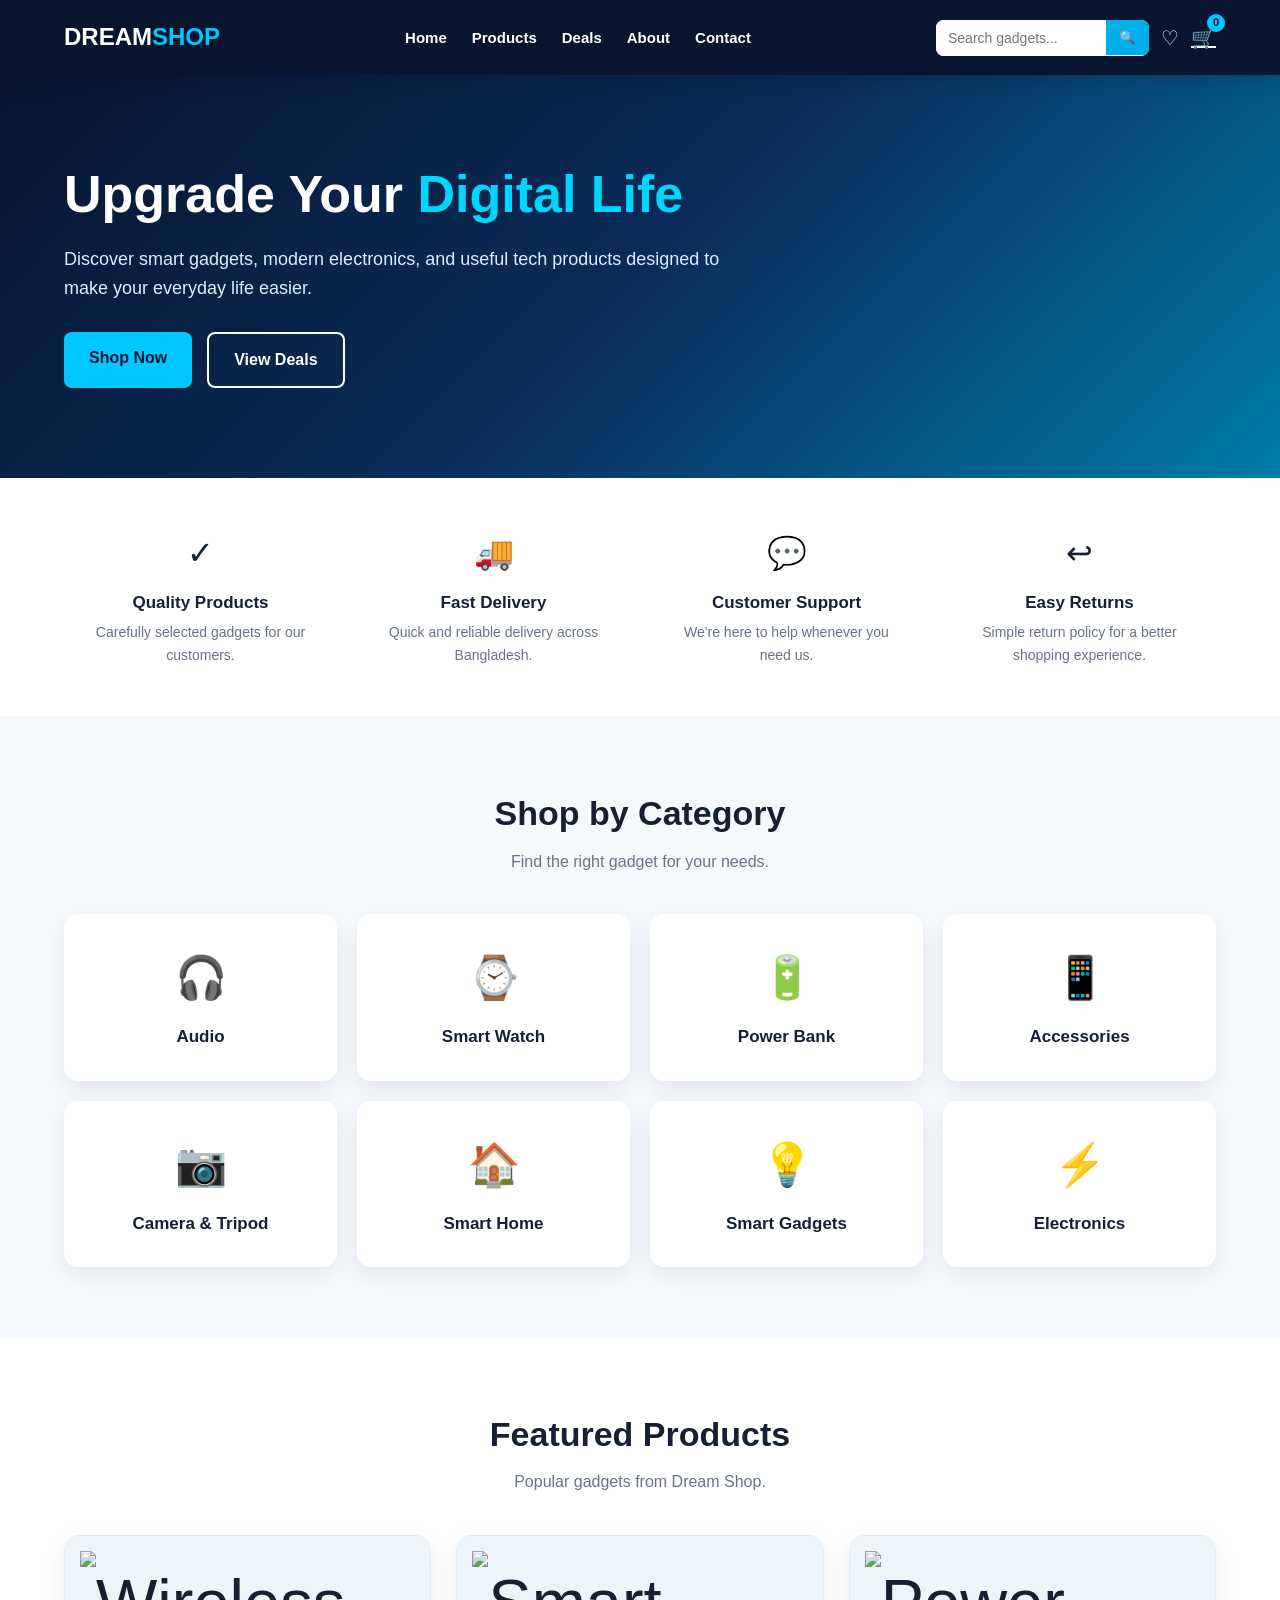
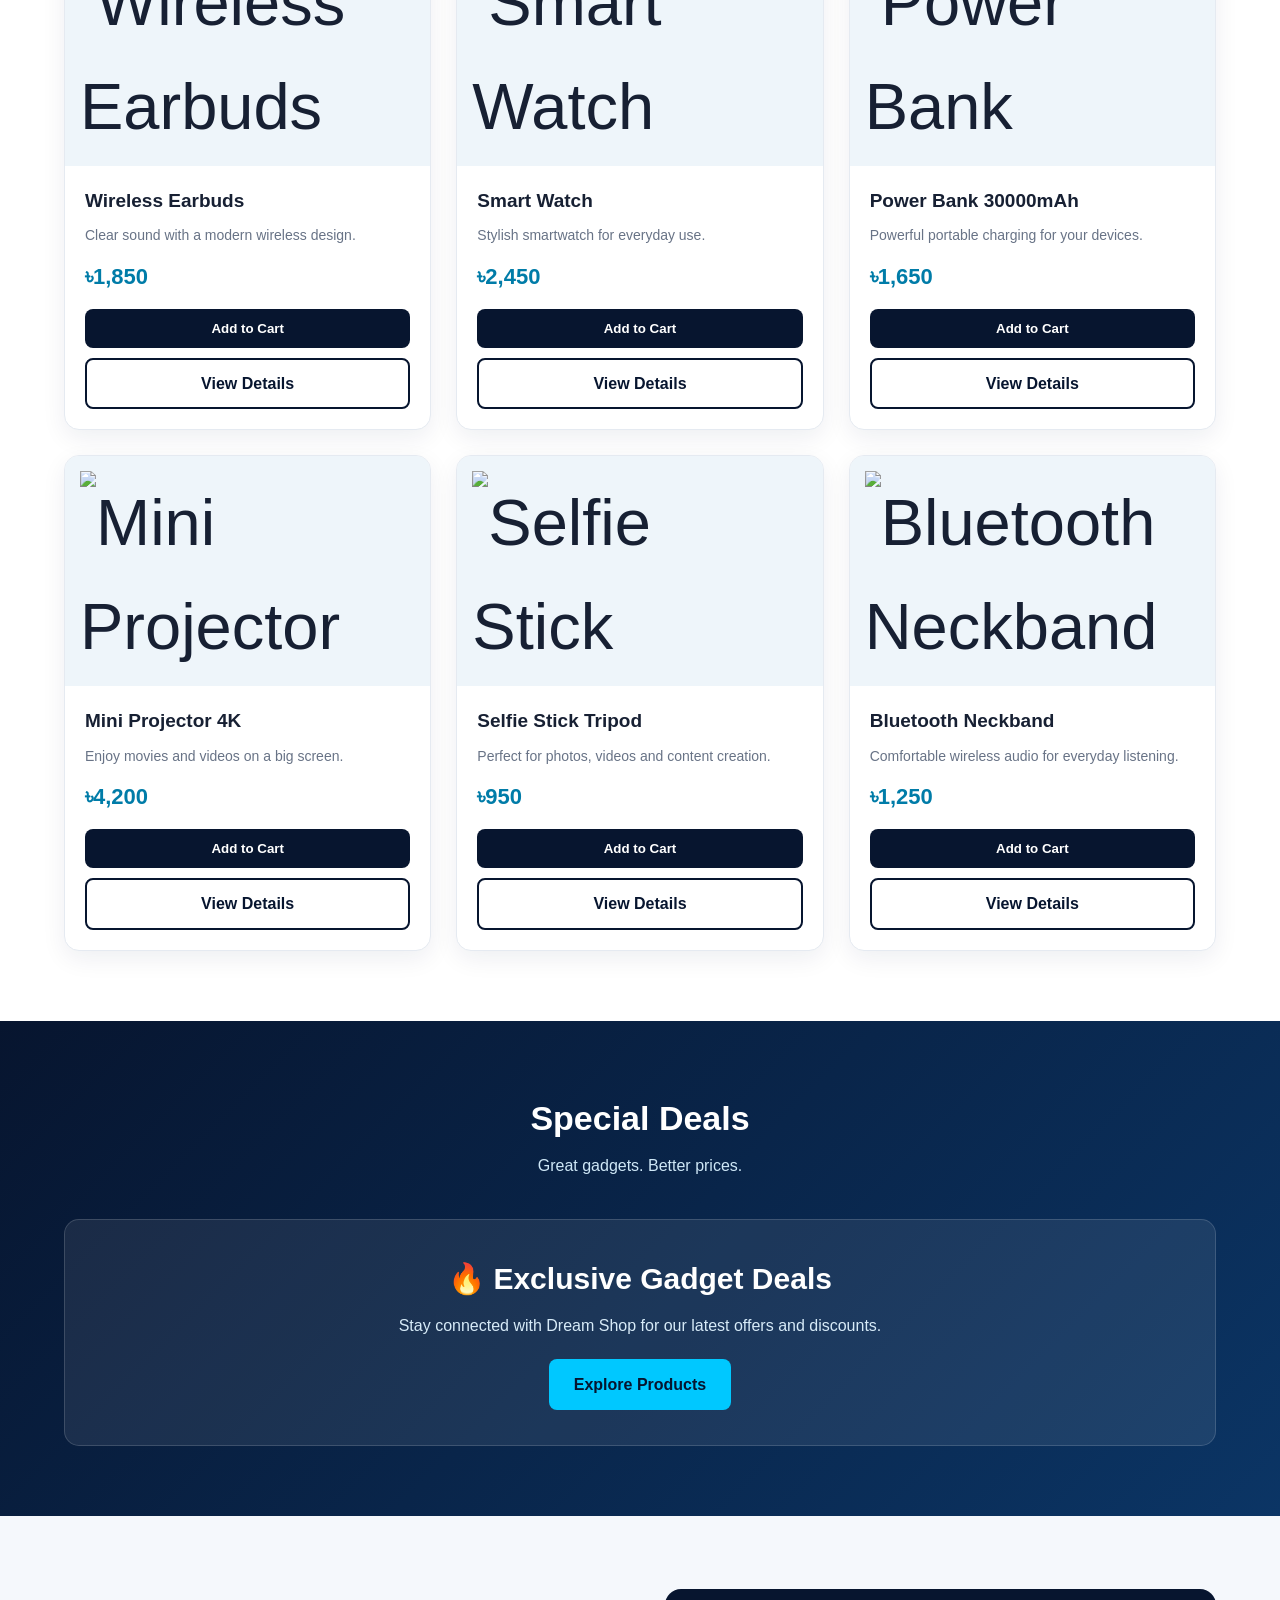
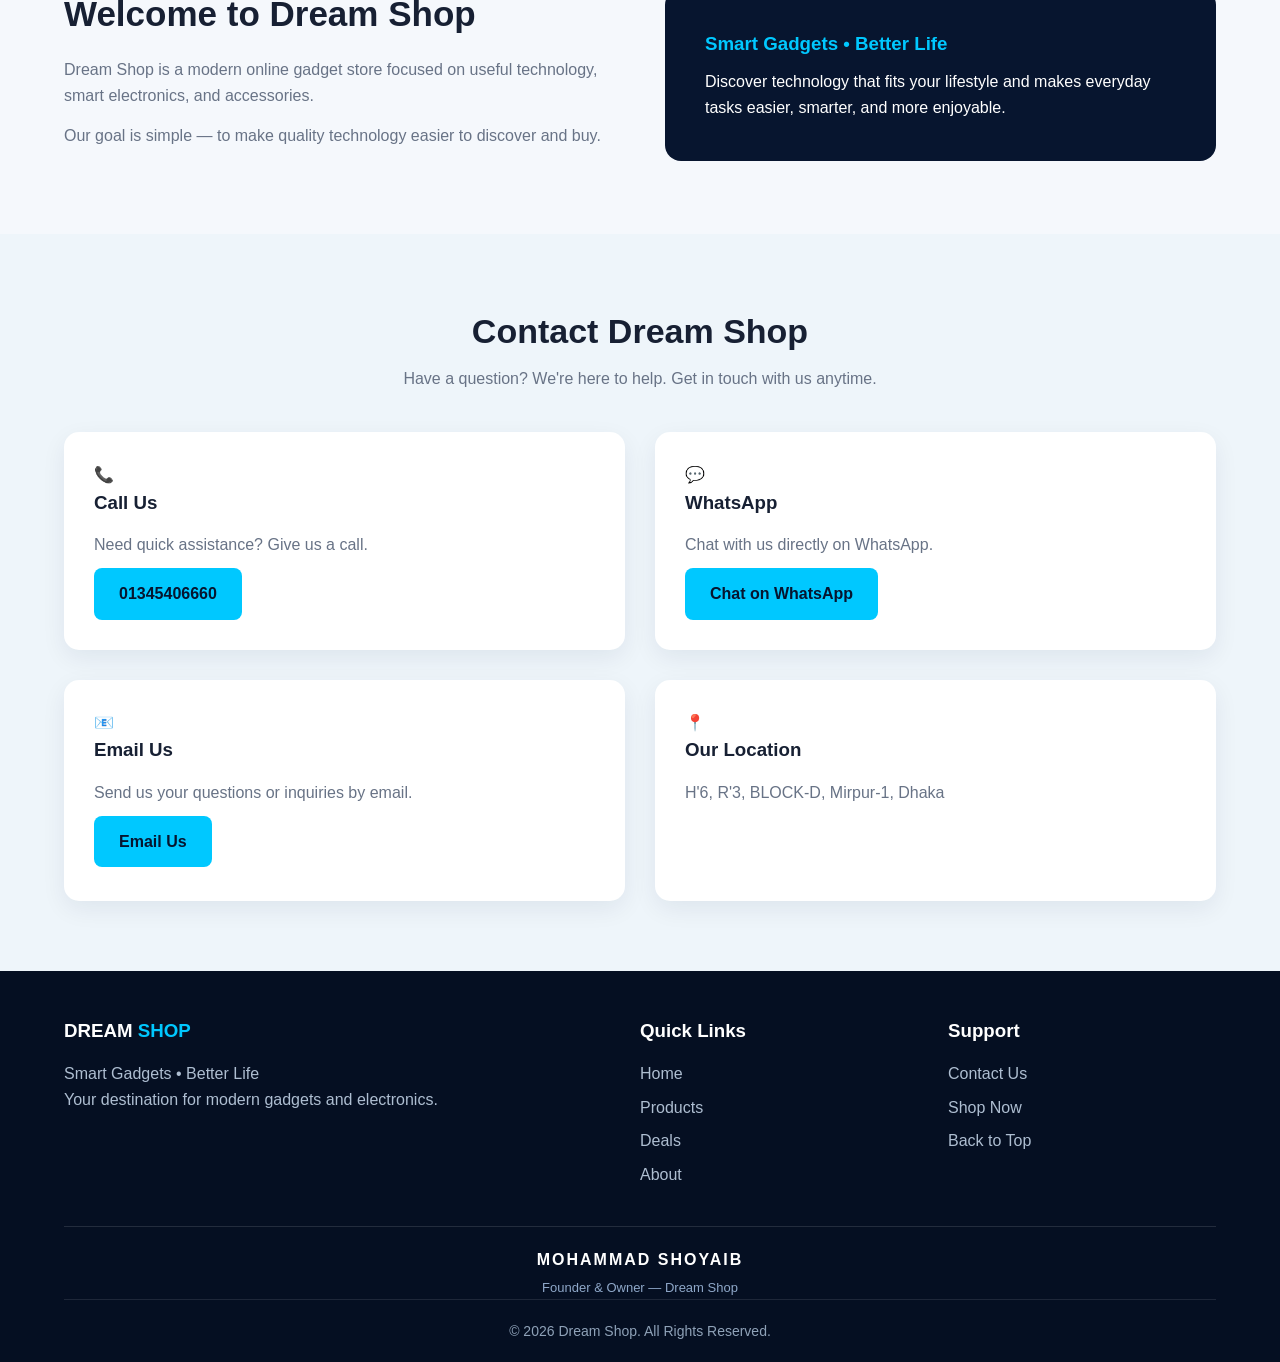
==== index.html @ 36e0987e "Add files via upload" ====
<!DOCTYPE html>
<html lang="en">
<head>
    <meta charset="UTF-8">
    <meta name="viewport" content="width=device-width, initial-scale=1.0">

    <title>Dream Shop | Smart Gadgets • Better Life</title>

    <meta name="description" content="Dream Shop - Smart gadgets and modern electronics for a better life.">
    <meta name="keywords" content="Dream Shop, smart gadgets, electronics, gadgets Bangladesh">

    <link rel="stylesheet" href="style.css">
</head>

<body>

<!-- =========================================
     HEADER
========================================= -->

<header class="header">

    <div class="container header-content">

        <a href="#home" class="logo">
            DREAM<span>SHOP</span>
        </a>

        <nav class="navigation">

            <a href="#home">Home</a>
            <a href="#products">Products</a>
            <a href="#deals">Deals</a>
            <a href="#about">About</a>
            <a href="#contact">Contact</a>

        </nav>

        <div class="header-actions">

            <div class="search-box">

                <input
                    type="text"
                    id="searchInput"
                    placeholder="Search gadgets..."
                >

                <button id="searchButton">
                    🔍
                </button>

            </div>

            <button class="icon-button" title="Wishlist">
                ♡
            </button>

            <a
                href="cart.html"
                class="icon-button"
                title="Shopping Cart"
            >
                🛒
                <span class="cart-count">0</span>
            </a>

        </div>

        <button
            class="mobile-menu-button"
            id="mobileMenuButton"
            title="Menu"
        >
            ☰
        </button>

    </div>

</header>


<!-- =========================================
     HERO
========================================= -->

<section class="hero" id="home">

    <div class="container">

        <div class="hero-content">

            <h1>
                Upgrade Your
                <span>Digital Life</span>
            </h1>

            <p>
                Discover smart gadgets, modern electronics,
                and useful tech products designed to make
                your everyday life easier.
            </p>

            <div class="hero-buttons">

                <a
                    href="#products"
                    class="btn btn-primary"
                >
                    Shop Now
                </a>

                <a
                    href="#deals"
                    class="btn btn-outline"
                >
                    View Deals
                </a>

            </div>

        </div>

    </div>

</section>


<!-- =========================================
     FEATURES
========================================= -->

<section class="features">

    <div class="container">

        <div class="features-grid">

            <div class="feature-box">

                <div class="icon">
                    ✓
                </div>

                <h3>
                    Quality Products
                </h3>

                <p>
                    Carefully selected gadgets
                    for our customers.
                </p>

            </div>


            <div class="feature-box">

                <div class="icon">
                    🚚
                </div>

                <h3>
                    Fast Delivery
                </h3>

                <p>
                    Quick and reliable delivery
                    across Bangladesh.
                </p>

            </div>


            <div class="feature-box">

                <div class="icon">
                    💬
                </div>

                <h3>
                    Customer Support
                </h3>

                <p>
                    We're here to help whenever
                    you need us.
                </p>

            </div>


            <div class="feature-box">

                <div class="icon">
                    ↩
                </div>

                <h3>
                    Easy Returns
                </h3>

                <p>
                    Simple return policy for
                    a better shopping experience.
                </p>

            </div>

        </div>

    </div>

</section>


<!-- =========================================
     CATEGORIES
========================================= -->

<section class="section" id="categories">

    <div class="container">

        <div class="section-title">

            <h2>
                Shop by Category
            </h2>

            <p>
                Find the right gadget for your needs.
            </p>

        </div>


        <div class="categories-grid">

            <div class="category-card">

                <div class="category-icon">
                    🎧
                </div>

                <h3>
                    Audio
                </h3>

            </div>


            <div class="category-card">

                <div class="category-icon">
                    ⌚
                </div>

                <h3>
                    Smart Watch
                </h3>

            </div>


            <div class="category-card">

                <div class="category-icon">
                    🔋
                </div>

                <h3>
                    Power Bank
                </h3>

            </div>


            <div class="category-card">

                <div class="category-icon">
                    📱
                </div>

                <h3>
                    Accessories
                </h3>

            </div>


            <div class="category-card">

                <div class="category-icon">
                    📷
                </div>

                <h3>
                    Camera & Tripod
                </h3>

            </div>


            <div class="category-card">

                <div class="category-icon">
                    🏠
                </div>

                <h3>
                    Smart Home
                </h3>

            </div>


            <div class="category-card">

                <div class="category-icon">
                    💡
                </div>

                <h3>
                    Smart Gadgets
                </h3>

            </div>


            <div class="category-card">

                <div class="category-icon">
                    ⚡
                </div>

                <h3>
                    Electronics
                </h3>

            </div>

        </div>

    </div>

</section>


<!-- =========================================
     PRODUCTS
========================================= -->

<section
    class="section products"
    id="products"
>

    <div class="container">

        <div class="section-title">

            <h2>
                Featured Products
            </h2>

            <p>
                Popular gadgets from Dream Shop.
            </p>

        </div>


        <div class="product-grid">


            <!-- PRODUCT 1 -->

            <div class="product-card">

                <div class="product-image">

                    <img
                        src="images/earbuds.png"
                        alt="Wireless Earbuds"
                        loading="lazy"
                    >

                </div>

                <div class="product-info">

                    <h3>
                        Wireless Earbuds
                    </h3>

                    <p>
                        Clear sound with a modern
                        wireless design.
                    </p>

                    <div class="price">
                        ৳1,850
                    </div>

                    <button class="add-cart">
                        Add to Cart
                    </button>

                    <a
                        href="product.html?product=earbuds"
                        class="view-details"
                    >
                        View Details
                    </a>

                </div>

            </div>


            <!-- PRODUCT 2 -->

            <div class="product-card">

                <div class="product-image">

                    <img
                        src="images/smart-watch.png"
                        alt="Smart Watch"
                        loading="lazy"
                    >

                </div>

                <div class="product-info">

                    <h3>
                        Smart Watch
                    </h3>

                    <p>
                        Stylish smartwatch for
                        everyday use.
                    </p>

                    <div class="price">
                        ৳2,450
                    </div>

                    <button class="add-cart">
                        Add to Cart
                    </button>

                    <a
                        href="product.html?product=smart-watch"
                        class="view-details"
                    >
                        View Details
                    </a>

                </div>

            </div>


            <!-- PRODUCT 3 -->

            <div class="product-card">

                <div class="product-image">

                    <img
                        src="images/power-bank.png"
                        alt="Power Bank 30000mAh"
                        loading="lazy"
                    >

                </div>

                <div class="product-info">

                    <h3>
                        Power Bank 30000mAh
                    </h3>

                    <p>
                        Powerful portable charging
                        for your devices.
                    </p>

                    <div class="price">
                        ৳1,650
                    </div>

                    <button class="add-cart">
                        Add to Cart
                    </button>

                    <a
                        href="product.html?product=power-bank"
                        class="view-details"
                    >
                        View Details
                    </a>

                </div>

            </div>


            <!-- PRODUCT 4 -->

            <div class="product-card">

                <div class="product-image">

                    <img
                        src="images/projector.png"
                        alt="Mini Projector 4K"
                        loading="lazy"
                    >

                </div>

                <div class="product-info">

                    <h3>
                        Mini Projector 4K
                    </h3>

                    <p>
                        Enjoy movies and videos
                        on a big screen.
                    </p>

                    <div class="price">
                        ৳4,200
                    </div>

                    <button class="add-cart">
                        Add to Cart
                    </button>

                    <a
                        href="product.html?product=projector"
                        class="view-details"
                    >
                        View Details
                    </a>

                </div>

            </div>


            <!-- PRODUCT 5 -->

            <div class="product-card">

                <div class="product-image">

                    <img
                        src="images/selfie-stick.png"
                        alt="Selfie Stick Tripod"
                        loading="lazy"
                    >

                </div>

                <div class="product-info">

                    <h3>
                        Selfie Stick Tripod
                    </h3>

                    <p>
                        Perfect for photos,
                        videos and content creation.
                    </p>

                    <div class="price">
                        ৳950
                    </div>

                    <button class="add-cart">
                        Add to Cart
                    </button>

                    <a
                        href="product.html?product=selfie-stick"
                        class="view-details"
                    >
                        View Details
                    </a>

                </div>

            </div>


            <!-- PRODUCT 6 -->

            <div class="product-card">

                <div class="product-image">

                    <img
                        src="images/neckband.png"
                        alt="Bluetooth Neckband"
                        loading="lazy"
                    >

                </div>

                <div class="product-info">

                    <h3>
                        Bluetooth Neckband
                    </h3>

                    <p>
                        Comfortable wireless audio
                        for everyday listening.
                    </p>

                    <div class="price">
                        ৳1,250
                    </div>

                    <button class="add-cart">
                        Add to Cart
                    </button>

                    <a
                        href="product.html?product=neckband"
                        class="view-details"
                    >
                        View Details
                    </a>

                </div>

            </div>


        </div>

    </div>

</section>


<!-- =========================================
     DEALS
========================================= -->

<section
    class="section deals"
    id="deals"
>

    <div class="container">

        <div class="section-title">

            <h2>
                Special Deals
            </h2>

            <p>
                Great gadgets. Better prices.
            </p>

        </div>


        <div class="deal-box">

            <h3>
                🔥 Exclusive Gadget Deals
            </h3>

            <p>
                Stay connected with Dream Shop
                for our latest offers and discounts.
            </p>

            <a
                href="#products"
                class="btn btn-primary"
            >
                Explore Products
            </a>

        </div>

    </div>

</section>


<!-- =========================================
     ABOUT
========================================= -->

<section
    class="section"
    id="about"
>

    <div class="container">

        <div class="about-content">

            <div class="about-text">

                <h2>
                    Welcome to Dream Shop
                </h2>

                <p>
                    Dream Shop is a modern online gadget
                    store focused on useful technology,
                    smart electronics, and accessories.
                </p>

                <p>
                    Our goal is simple — to make quality
                    technology easier to discover and buy.
                </p>

            </div>


            <div class="about-box">

                <h3>
                    Smart Gadgets • Better Life
                </h3>

                <p>
                    Discover technology that fits your
                    lifestyle and makes everyday tasks
                    easier, smarter, and more enjoyable.
                </p>

            </div>

        </div>

    </div>

</section>


<!-- =========================================
     CONTACT
========================================= -->

<section
    class="section contact"
    id="contact"
>

    <div class="container">

        <div class="section-title">

            <h2>
                Contact Dream Shop
            </h2>

            <p>
                Have a question? We're here to help.
                Get in touch with us anytime.
            </p>

        </div>


        <div class="contact-grid">


            <!-- PHONE -->

            <div class="contact-card">

                <div class="category-icon">
                    📞
                </div>

                <h3>
                    Call Us
                </h3>

                <p>
                    Need quick assistance?
                    Give us a call.
                </p>

                <a
                    href="tel:01345406660"
                    class="btn btn-primary"
                >
                    01345406660
                </a>

            </div>


            <!-- WHATSAPP -->

            <div class="contact-card">

                <div class="category-icon">
                    💬
                </div>

                <h3>
                    WhatsApp
                </h3>

                <p>
                    Chat with us directly
                    on WhatsApp.
                </p>

                <a
                    href="https://wa.me/8801345406660"
                    target="_blank"
                    rel="noopener noreferrer"
                    class="btn btn-primary"
                >
                    Chat on WhatsApp
                </a>

            </div>


            <!-- EMAIL -->

            <div class="contact-card">

                <div class="category-icon">
                    📧
                </div>

                <h3>
                    Email Us
                </h3>

                <p>
                    Send us your questions
                    or inquiries by email.
                </p>

                <a
                    href="mailto:shadshoyaib@gmail.com"
                    class="btn btn-primary"
                >
                    Email Us
                </a>

            </div>


            <!-- LOCATION -->

            <div class="contact-card">

                <div class="category-icon">
                    📍
                </div>

                <h3>
                    Our Location
                </h3>

                <p>
                    H'6, R'3, BLOCK-D,
                    Mirpur-1, Dhaka
                </p>

                <a
                    href="https://www.google.com/maps/search/?api=1&query=H%276%20R%273%20BLOCK-D%20Mirpur-1%20Dhaka"
                    target="_blank"
                    rel="noopener noreferrer"
                    class="btn btn-outline"
                >
                    View on Google Maps
                </a>

            </div>


        </div>

    </div>

</section>


<!-- =========================================
     FOOTER
========================================= -->

<footer class="footer">

    <div class="container">

        <div class="footer-grid">


            <!-- BRAND -->

            <div>

                <h3>
                    DREAM<span style="color:#00c8ff;">
                        SHOP
                    </span>
                </h3>

                <p>
                    Smart Gadgets • Better Life
                </p>

                <p>
                    Your destination for modern
                    gadgets and electronics.
                </p>

            </div>


            <!-- QUICK LINKS -->

            <div>

                <h3>
                    Quick Links
                </h3>

                <a href="#home">
                    Home
                </a>

                <a href="#products">
                    Products
                </a>

                <a href="#deals">
                    Deals
                </a>

                <a href="#about">
                    About
                </a>

            </div>


            <!-- SUPPORT -->

            <div>

                <h3>
                    Support
                </h3>

                <a href="#contact">
                    Contact Us
                </a>

                <a href="#products">
                    Shop Now
                </a>

                <a href="#home">
                    Back to Top
                </a>

            </div>


        </div>


        <!-- =========================================
             OWNER CREDIT
        ========================================== -->

        <div class="owner-credit">

            <strong>
                MOHAMMAD SHOYAIB
            </strong>

            <span>
                Founder &amp; Owner — Dream Shop
            </span>

        </div>


        <div class="footer-bottom">

            © 2026 Dream Shop. All Rights Reserved.

        </div>

    </div>

</footer>


<!-- =========================================
     JAVASCRIPT
========================================= -->

<script src="script.js"></script>

</body>
</html>
---- style.css ----
/* =========================================
   DREAM SHOP
   Smart Gadgets • Better Life
   ========================================= */

* {
    margin: 0;
    padding: 0;
    box-sizing: border-box;
}

html {
    scroll-behavior: smooth;
}

body {
    font-family: Arial, Helvetica, sans-serif;
    background: #f5f8fc;
    color: #172033;
    line-height: 1.6;
.view-details {
    display: block;
    width: 100%;
    margin-top: 10px;
    padding: 11px;
    text-align: center;
    text-decoration: none;
    border: 2px solid #07152f;
    border-radius: 8px;
    color: #07152f;
    font-weight: 700;
    transition: 0.3s;
}

.view-details:hover {
    background: #07152f;
    color: #ffffff;
}
}

/* =========================================
   CONTAINER
   ========================================= */

.container {
    width: 90%;
    max-width: 1200px;
    margin: auto;
}

/* =========================================
   HEADER
   ========================================= */

.header {
    position: sticky;
    top: 0;
    z-index: 1000;
    background: #07152f;
    box-shadow: 0 4px 20px rgba(0, 0, 0, 0.15);
}

.header-content {
    min-height: 75px;
    display: flex;
    align-items: center;
    justify-content: space-between;
    gap: 25px;
}

/* Logo */

.logo {
    color: #ffffff;
    text-decoration: none;
    font-size: 24px;
    font-weight: 800;
    white-space: nowrap;
}

.logo span {
    color: #00c8ff;
}

/* Navigation */

.navigation {
    display: flex;
    align-items: center;
    gap: 25px;
}

.navigation a {
    color: #ffffff;
    text-decoration: none;
    font-size: 15px;
    font-weight: 600;
    transition: 0.3s;
}

.navigation a:hover {
    color: #00c8ff;
}

/* Header Actions */

.header-actions {
    display: flex;
    align-items: center;
    gap: 12px;
}

.search-box {
    display: flex;
    align-items: center;
    background: #ffffff;
    border-radius: 8px;
    overflow: hidden;
}

.search-box input {
    width: 170px;
    border: none;
    outline: none;
    padding: 10px 12px;
    font-size: 14px;
}

.search-box button {
    border: none;
    background: #00aeea;
    color: #ffffff;
    padding: 10px 13px;
    cursor: pointer;
}

.icon-button {
    position: relative;
    border: none;
    background: transparent;
    color: #ffffff;
    font-size: 20px;
    cursor: pointer;
}

.cart-count {
    position: absolute;
    top: -8px;
    right: -9px;
    min-width: 18px;
    height: 18px;
    border-radius: 50%;
    background: #00c8ff;
    color: #07152f;
    font-size: 11px;
    font-weight: bold;
    display: flex;
    align-items: center;
    justify-content: center;
}

/* Mobile Button */

.mobile-menu-button {
    display: none;
    border: none;
    background: transparent;
    color: #ffffff;
    font-size: 25px;
    cursor: pointer;
}

/* =========================================
   HERO
   ========================================= */

.hero {
    background: linear-gradient(135deg, #07152f, #0a2c5a, #007ca8);
    color: #ffffff;
    padding: 90px 0;
}

.hero-content {
    max-width: 700px;
}

.hero h1 {
    font-size: 52px;
    line-height: 1.15;
    margin-bottom: 20px;
}

.hero h1 span {
    color: #00d5ff;
}

.hero p {
    font-size: 18px;
    color: #dcefff;
    margin-bottom: 30px;
}

.hero-buttons {
    display: flex;
    gap: 15px;
    flex-wrap: wrap;
}

.btn {
    display: inline-block;
    padding: 13px 25px;
    border-radius: 8px;
    text-decoration: none;
    font-weight: 700;
    transition: 0.3s;
}

.btn-primary {
    background: #00c8ff;
    color: #06152f;
}

.btn-primary:hover {
    background: #ffffff;
}

.btn-outline {
    border: 2px solid #ffffff;
    color: #ffffff;
}

.btn-outline:hover {
    background: #ffffff;
    color: #07152f;
}

/* =========================================
   FEATURES
   ========================================= */

.features {
    background: #ffffff;
    padding: 30px 0;
}

.features-grid {
    display: grid;
    grid-template-columns: repeat(4, 1fr);
    gap: 20px;
}

.feature-box {
    text-align: center;
    padding: 20px;
}

.feature-box .icon {
    font-size: 32px;
    margin-bottom: 10px;
}

.feature-box h3 {
    font-size: 17px;
    margin-bottom: 5px;
}

.feature-box p {
    font-size: 14px;
    color: #687386;
}

/* =========================================
   SECTION
   ========================================= */

.section {
    padding: 70px 0;
}

.section-title {
    text-align: center;
    margin-bottom: 40px;
}

.section-title h2 {
    font-size: 34px;
    margin-bottom: 8px;
}

.section-title p {
    color: #687386;
}

/* =========================================
   CATEGORIES
   ========================================= */

.categories-grid {
    display: grid;
    grid-template-columns: repeat(4, 1fr);
    gap: 20px;
}

.category-card {
    background: #ffffff;
    padding: 30px 20px;
    border-radius: 14px;
    text-align: center;
    box-shadow: 0 8px 25px rgba(15, 35, 65, 0.08);
    transition: 0.3s;
    cursor: pointer;
}

.category-card:hover {
    transform: translateY(-6px);
    box-shadow: 0 15px 35px rgba(15, 35, 65, 0.14);
}

.category-card .category-icon {
    font-size: 42px;
    margin-bottom: 12px;
}

.category-card h3 {
    font-size: 17px;
}

/* =========================================
   PRODUCTS
   ========================================= */

.products {
    background: #ffffff;
}

.product-grid {
    display: grid;
    grid-template-columns: repeat(3, 1fr);
    gap: 25px;
}

.product-card {
    background: #ffffff;
    border-radius: 15px;
    overflow: hidden;
    border: 1px solid #e5eaf1;
    box-shadow: 0 8px 25px rgba(15, 35, 65, 0.07);
    transition: 0.3s;
}

.product-card:hover {
    transform: translateY(-6px);
    box-shadow: 0 15px 35px rgba(15, 35, 65, 0.13);
}

.product-image {
    height: 230px;
    background: #eef5fa;
    display: flex;
    align-items: center;
    justify-content: center;
    font-size: 65px;
}

.product-info {
    padding: 20px;
}

.product-info h3 {
    font-size: 19px;
    margin-bottom: 8px;
}

.product-info p {
    color: #687386;
    font-size: 14px;
    margin-bottom: 12px;
}

.price {
    color: #007ca8;
    font-size: 22px;
    font-weight: 800;
    margin-bottom: 15px;
}

.add-cart {
    width: 100%;
    border: none;
    background: #07152f;
    color: #ffffff;
    padding: 12px;
    border-radius: 8px;
    cursor: pointer;
    font-weight: 700;
    transition: 0.3s;
}

.add-cart:hover {
    background: #00aeea;
}

/* =========================================
   DEALS
   ========================================= */

.deals {
    background: linear-gradient(135deg, #07152f, #0b3565);
    color: #ffffff;
}

.deals .section-title p {
    color: #cfe8f7;
}

.deal-box {
    background: rgba(255, 255, 255, 0.08);
    border: 1px solid rgba(255, 255, 255, 0.15);
    padding: 35px;
    border-radius: 15px;
    text-align: center;
}

.deal-box h3 {
    font-size: 30px;
    margin-bottom: 10px;
}

.deal-box p {
    color: #d7ebf8;
    margin-bottom: 20px;
}

/* =========================================
   ABOUT
   ========================================= */

.about-content {
    display: grid;
    grid-template-columns: 1fr 1fr;
    gap: 50px;
    align-items: center;
}

.about-text h2 {
    font-size: 35px;
    margin-bottom: 15px;
}

.about-text p {
    color: #687386;
    margin-bottom: 15px;
}

.about-box {
    background: #07152f;
    color: #ffffff;
    padding: 40px;
    border-radius: 16px;
}

.about-box h3 {
    color: #00c8ff;
    margin-bottom: 10px;
}

/* =========================================
   CONTACT
   ========================================= */

.contact {
    background: #eef5fa;
}

.contact-grid {
    display: grid;
    grid-template-columns: 1fr 1fr;
    gap: 30px;
}

.contact-card {
    background: #ffffff;
    padding: 30px;
    border-radius: 15px;
    box-shadow: 0 8px 25px rgba(15, 35, 65, 0.07);
}

.contact-card h3 {
    margin-bottom: 15px;
}

.contact-card p {
    margin-bottom: 10px;
    color: #687386;
}

/* =========================================
   FOOTER
   ========================================= */

.footer {
    background: #050f22;
    color: #ffffff;
    padding: 45px 0 20px;
}

.footer-grid {
    display: grid;
    grid-template-columns: 2fr 1fr 1fr;
    gap: 40px;
    margin-bottom: 30px;
}

.footer h3 {
    margin-bottom: 15px;
}

.footer p,
.footer a {
    color: #aebed1;
}

.footer a {
    display: block;
    text-decoration: none;
    margin-bottom: 8px;
}

.footer a:hover {
    color: #00c8ff;
}

.footer-bottom {
    border-top: 1px solid rgba(255,255,255,0.1);
    padding-top: 20px;
    text-align: center;
    color: #8fa2b8;
    font-size: 14px;
}

/* =========================================
   MOBILE
   ========================================= */

@media (max-width: 1000px) {

    .navigation {
        gap: 15px;
    }

    .search-box input {
        width: 130px;
    }

    .features-grid {
        grid-template-columns: repeat(2, 1fr);
    }

    .categories-grid {
        grid-template-columns: repeat(2, 1fr);
    }

    .product-grid {
        grid-template-columns: repeat(2, 1fr);
    }
}

@media (max-width: 850px) {

    .header-content {
        min-height: 65px;
    }

    .navigation,
    .header-actions {
        display: none;
    }

    .mobile-menu-button {
        display: block;
    }

    .hero {
        padding: 65px 0;
    }

    .hero h1 {
        font-size: 40px;
    }

    .about-content,
    .contact-grid {
        grid-template-columns: 1fr;
    }

    .footer-grid {
        grid-template-columns: 1fr;
    }
}

@media (max-width: 600px) {

    .container {
        width: 92%;
    }

    .hero h1 {
        font-size: 34px;
    }

    .hero p {
        font-size: 16px;
    }

    .features-grid,
    .categories-grid,
    .product-grid {
        grid-template-columns: 1fr;
    }

    .section {
        padding: 50px 0;
    }

    .section-title h2 {
        font-size: 28px;
    }

    .product-image {
        height: 200px;
    }

    .about-text h2 {
        font-size: 28px;
    }
}.product-image img {
    width: 100%;
    height: 100%;
    object-fit: contain;
    padding: 15px;
    transition: 0.3s;
}

.product-card:hover .product-image img {
    transform: scale(1.05);
}/* =========================================
   OWNER CREDIT
   ========================================= */

.owner-credit {
    text-align: center;
    margin-top: 30px;
    padding-top: 20px;
    border-top: 1px solid rgba(255, 255, 255, 0.12);
}

.owner-credit strong {
    display: block;
    font-size: 16px;
    letter-spacing: 2px;
    color: #ffffff;
}

.owner-credit span {
    display: block;
    margin-top: 6px;
    font-size: 13px;
    color: #8fa8c9;
}/* =========================================
   SHOPPING CART
   ========================================= */

.cart-page {
    min-height: 60vh;
}

.cart-item {
    display: grid;
    grid-template-columns: 90px 1fr auto auto auto;
    align-items: center;
    gap: 20px;
    padding: 20px;
    margin-bottom: 15px;
    background: #ffffff;
    border-radius: 12px;
    box-shadow: 0 5px 20px rgba(0, 0, 0, 0.08);
}

.cart-item-image {
    width: 90px;
    height: 90px;
    border-radius: 10px;
    overflow: hidden;
    background: #f5f7fa;
}

.cart-item-image img {
    width: 100%;
    height: 100%;
    object-fit: contain;
    padding: 8px;
}

.cart-item-info h3 {
    margin: 0 0 8px;
    color: #07152f;
}

.cart-item-price {
    margin: 0;
    color: #00a9df;
    font-weight: 700;
}

.quantity-controls {
    display: flex;
    align-items: center;
    gap: 10px;
}

.quantity-controls button {
    width: 34px;
    height: 34px;
    border: none;
    border-radius: 7px;
    background: #07152f;
    color: #ffffff;
    font-size: 20px;
    cursor: pointer;
}

.quantity-controls button:hover {
    background: #00c8ff;
}

.quantity-controls span {
    min-width: 25px;
    text-align: center;
    font-weight: 700;
}

.cart-item-subtotal {
    min-width: 100px;
    text-align: right;
    font-weight: 700;
    color: #07152f;
}

.remove-cart {
    border: none;
    background: transparent;
    font-size: 20px;
    cursor: pointer;
}

.remove-cart:hover {
    transform: scale(1.1);
}

.cart-summary {
    max-width: 500px;
    margin: 30px 0 0 auto;
    padding: 25px;
    background: #ffffff;
    border-radius: 12px;
    box-shadow: 0 5px 25px rgba(0, 0, 0, 0.08);
}

.cart-summary-row {
    display: flex;
    justify-content: space-between;
    align-items: center;
    padding: 10px 0;
}

.total-row {
    margin-top: 10px;
    padding-top: 18px;
    border-top: 1px solid #e5e7eb;
    font-size: 20px;
}

.total-row strong {
    color: #00a9df;
}

.cart-actions {
    display: flex;
    gap: 12px;
    margin-top: 20px;
}

.cart-actions .btn {
    flex: 1;
    text-align: center;
}

.empty-cart {
    text-align: center;
    padding: 60px 20px;
    background: #ffffff;
    border-radius: 15px;
    box-shadow: 0 5px 25px rgba(0, 0, 0, 0.06);
}

.empty-cart-icon {
    font-size: 55px;
    margin-bottom: 15px;
}

.empty-cart h3 {
    margin-bottom: 8px;
    color: #07152f;
}

.empty-cart p {
    margin-bottom: 25px;
    color: #6b7280;
}


/* =========================================
   CART RESPONSIVE DESIGN
   ========================================= */

@media (max-width: 850px) {

    .cart-item {
        grid-template-columns: 80px 1fr auto;
        gap: 15px;
    }

    .cart-item-subtotal {
        grid-column: 2;
        text-align: left;
    }

    .remove-cart {
        grid-column: 3;
        grid-row: 1;
    }

}


@media (max-width: 600px) {

    .cart-item {
        grid-template-columns: 70px 1fr;
        padding: 15px;
    }

    .cart-item-image {
        width: 70px;
        height: 70px;
    }

    .quantity-controls {
        grid-column: 2;
    }

    .cart-item-subtotal {
        grid-column: 2;
    }

    .remove-cart {
        position: absolute;
        right: 15px;
    }

    .cart-summary {
        margin-top: 20px;
    }

    .cart-actions {
        flex-direction: column;
    }

}/* =========================================
   CHECKOUT PAGE
========================================= */

.checkout-page {
    min-height: 65vh;
}

.checkout-grid {
    display: grid;
    grid-template-columns: 1.4fr 0.9fr;
    gap: 30px;
    align-items: start;
}


/* =========================================
   CHECKOUT FORM
========================================= */

.checkout-form-box,
.checkout-summary-box {
    background: #ffffff;
    padding: 30px;
    border-radius: 16px;
    box-shadow: 0 8px 30px rgba(0, 0, 0, 0.08);
}

.checkout-form-box h3,
.checkout-summary-box h3 {
    margin-bottom: 25px;
    color: #07152f;
    font-size: 22px;
}


.form-group {
    margin-bottom: 20px;
}

.form-group label {
    display: block;
    margin-bottom: 8px;
    font-weight: 700;
    color: #07152f;
}

.form-group label span {
    font-size: 12px;
    font-weight: 400;
    color: #8a94a6;
}


.form-group input,
.form-group textarea {
    width: 100%;
    padding: 13px 15px;
    border: 1px solid #dce2ea;
    border-radius: 9px;
    outline: none;
    font-family: inherit;
    font-size: 15px;
    transition: 0.3s;
    background: #fafcff;
}

.form-group textarea {
    resize: vertical;
    min-height: 100px;
}


.form-group input:focus,
.form-group textarea:focus {
    border-color: #00a9df;
    box-shadow: 0 0 0 3px rgba(0, 169, 223, 0.10);
    background: #ffffff;
}


.checkout-submit {
    width: 100%;
    margin-top: 5px;
    border: none;
    cursor: pointer;
}


/* =========================================
   CHECKOUT ORDER SUMMARY
========================================= */

.checkout-summary-box {
    position: sticky;
    top: 100px;
}


.checkout-item {
    display: flex;
    align-items: center;
    gap: 12px;
    padding: 14px 0;
    border-bottom: 1px solid #edf0f4;
}


.checkout-item-image {
    width: 60px;
    height: 60px;
    flex-shrink: 0;
    border-radius: 9px;
    background: #f5f7fa;
    overflow: hidden;
}


.checkout-item-image img {
    width: 100%;
    height: 100%;
    object-fit: contain;
    padding: 5px;
}


.checkout-item-info {
    flex: 1;
}


.checkout-item-info h4 {
    margin: 0 0 5px;
    font-size: 15px;
    color: #07152f;
}


.checkout-item-info p {
    margin: 0;
    font-size: 13px;
    color: #7b8494;
}


.checkout-item-price {
    font-weight: 700;
    color: #00a9df;
    white-space: nowrap;
}


.checkout-summary-line {
    display: flex;
    justify-content: space-between;
    align-items: center;
    padding: 18px 0;
    border-bottom: 1px solid #edf0f4;
    color: #555f70;
}


.checkout-summary-line strong {
    color: #07152f;
}


.checkout-summary-total {
    display: flex;
    justify-content: space-between;
    align-items: center;
    padding: 22px 0;
    font-size: 20px;
    font-weight: 700;
}


.checkout-summary-total strong {
    color: #00a9df;
}


.checkout-back {
    display: block;
    width: 100%;
    text-align: center;
    margin-top: 10px;
}


/* =========================================
   CHECKOUT RESPONSIVE
========================================= */

@media (max-width: 850px) {

    .checkout-grid {
        grid-template-columns: 1fr;
    }

    .checkout-summary-box {
        position: static;
    }

}


@media (max-width: 600px) {

    .checkout-form-box,
    .checkout-summary-box {
        padding: 20px;
    }

    .checkout-form-box h3,
    .checkout-summary-box h3 {
        font-size: 19px;
    }

    .checkout-item-image {
        width: 50px;
        height: 50px;
    }

    .checkout-item-info h4 {
        font-size: 14px;
    }

    .checkout-summary-total {
        font-size: 18px;
    }

}/* =========================================
   CHECKOUT PRODUCT CONTROLS
========================================= */

.checkout-item {
    position: relative;
    padding-bottom: 18px;
}


.checkout-item-controls {
    display: flex;
    align-items: center;
    gap: 7px;
    margin-top: 8px;
}


.checkout-qty-btn {
    width: 28px;
    height: 28px;

    border: none;
    border-radius: 6px;

    background: #07152f;
    color: #ffffff;

    font-size: 17px;
    font-weight: 700;

    cursor: pointer;

    transition: 0.2s;
}


.checkout-qty-btn:hover {
    background: #00a9df;
}


.checkout-quantity {
    min-width: 28px;

    text-align: center;

    font-weight: 700;

    color: #07152f;
}


.checkout-remove {
    width: 30px;
    height: 30px;

    margin-left: 5px;

    border: none;
    border-radius: 6px;

    background: #fff1f1;

    cursor: pointer;

    font-size: 16px;

    transition: 0.2s;
}


.checkout-remove:hover {
    background: #ffe0e0;

    transform: scale(1.05);
}


.checkout-item-price {
    align-self: center;
}


/* =========================================
   CHECKOUT EMPTY STATE
========================================= */

.checkout-empty {
    text-align: center;

    padding: 35px 15px;

    color: #6b7280;
}


.checkout-empty-icon {
    font-size: 42px;

    margin-bottom: 10px;
}


.checkout-empty h4 {
    color: #07152f;

    margin-bottom: 8px;
}


.checkout-empty p {
    margin-bottom: 18px;
}


/* =========================================
   CHECKOUT MOBILE
========================================= */

@media (max-width: 600px) {

    .checkout-item {
        display: grid;

        grid-template-columns: 55px 1fr;

        gap: 10px;
    }


    .checkout-item-image {
        grid-row: span 2;
    }


    .checkout-item-price {
        grid-column: 2;

        margin-top: 5px;

        text-align: left;
    }


    .checkout-item-controls {
        flex-wrap: wrap;
    }

}
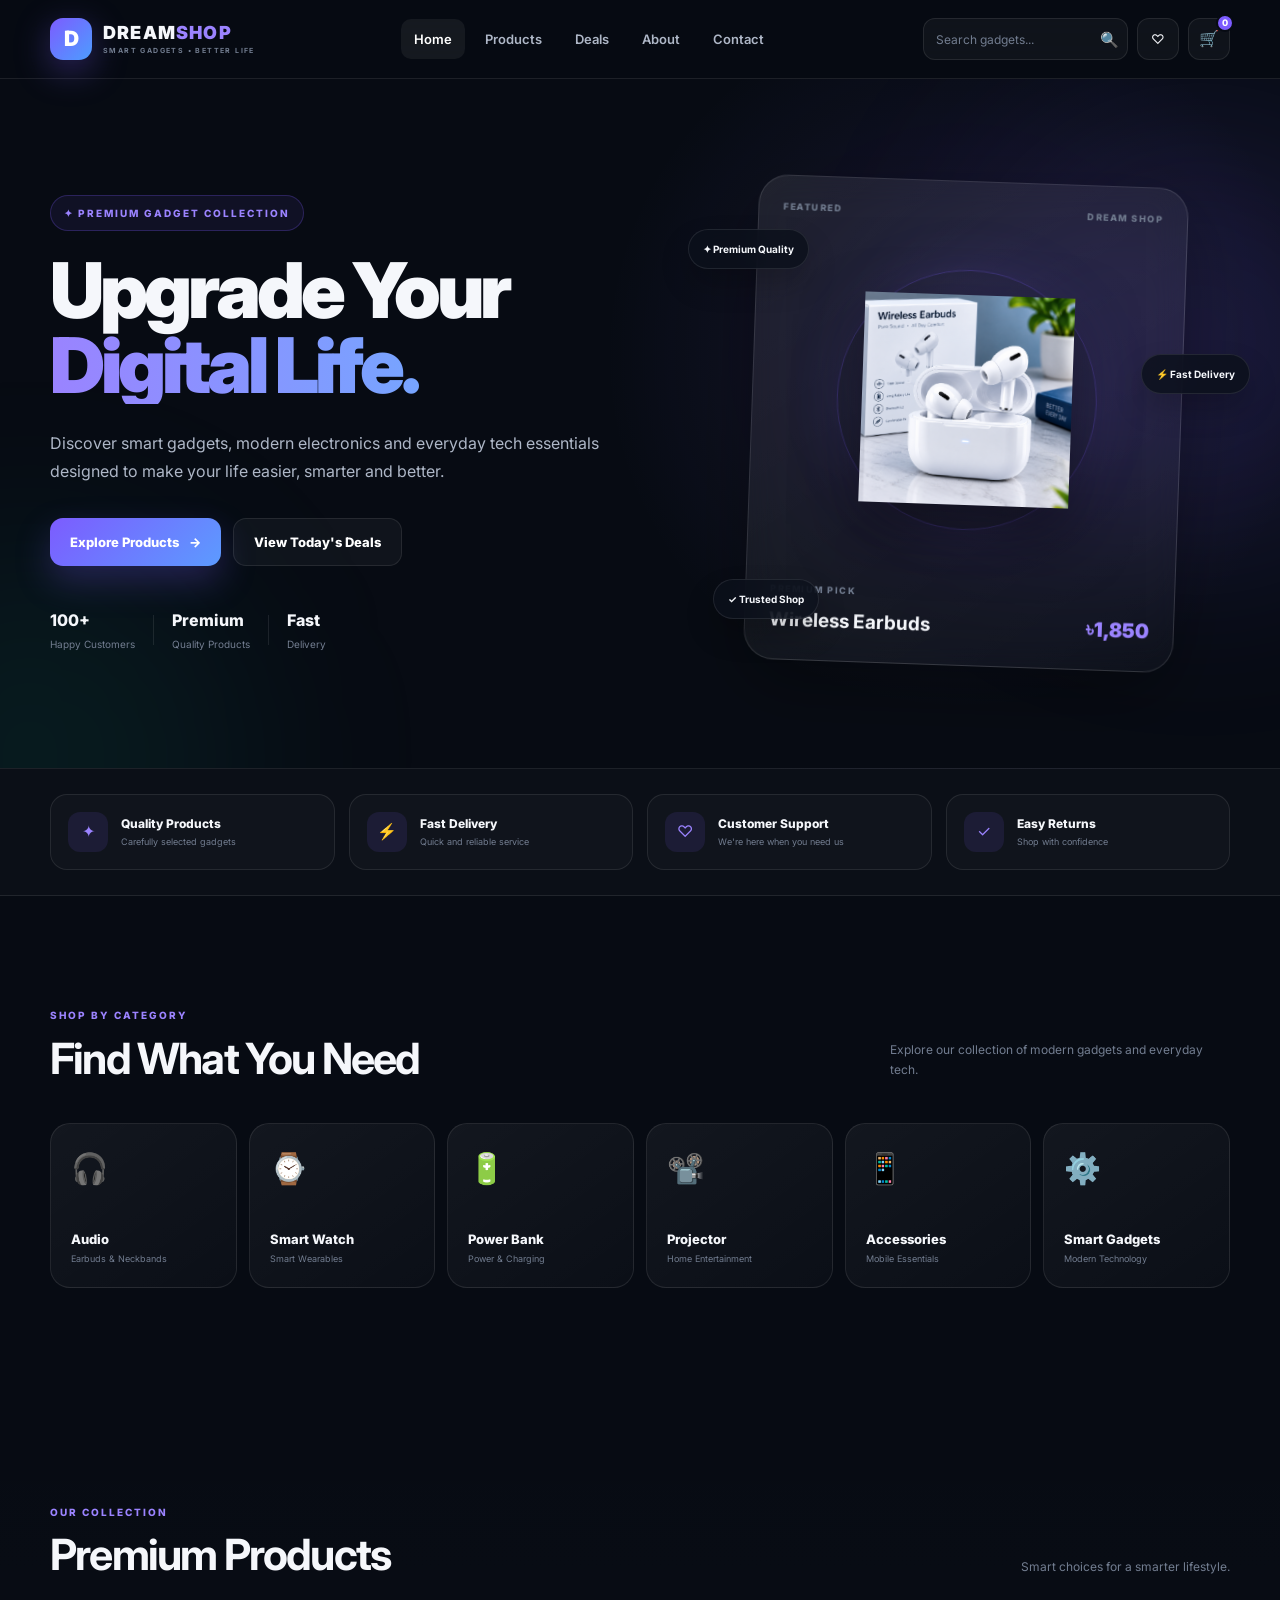
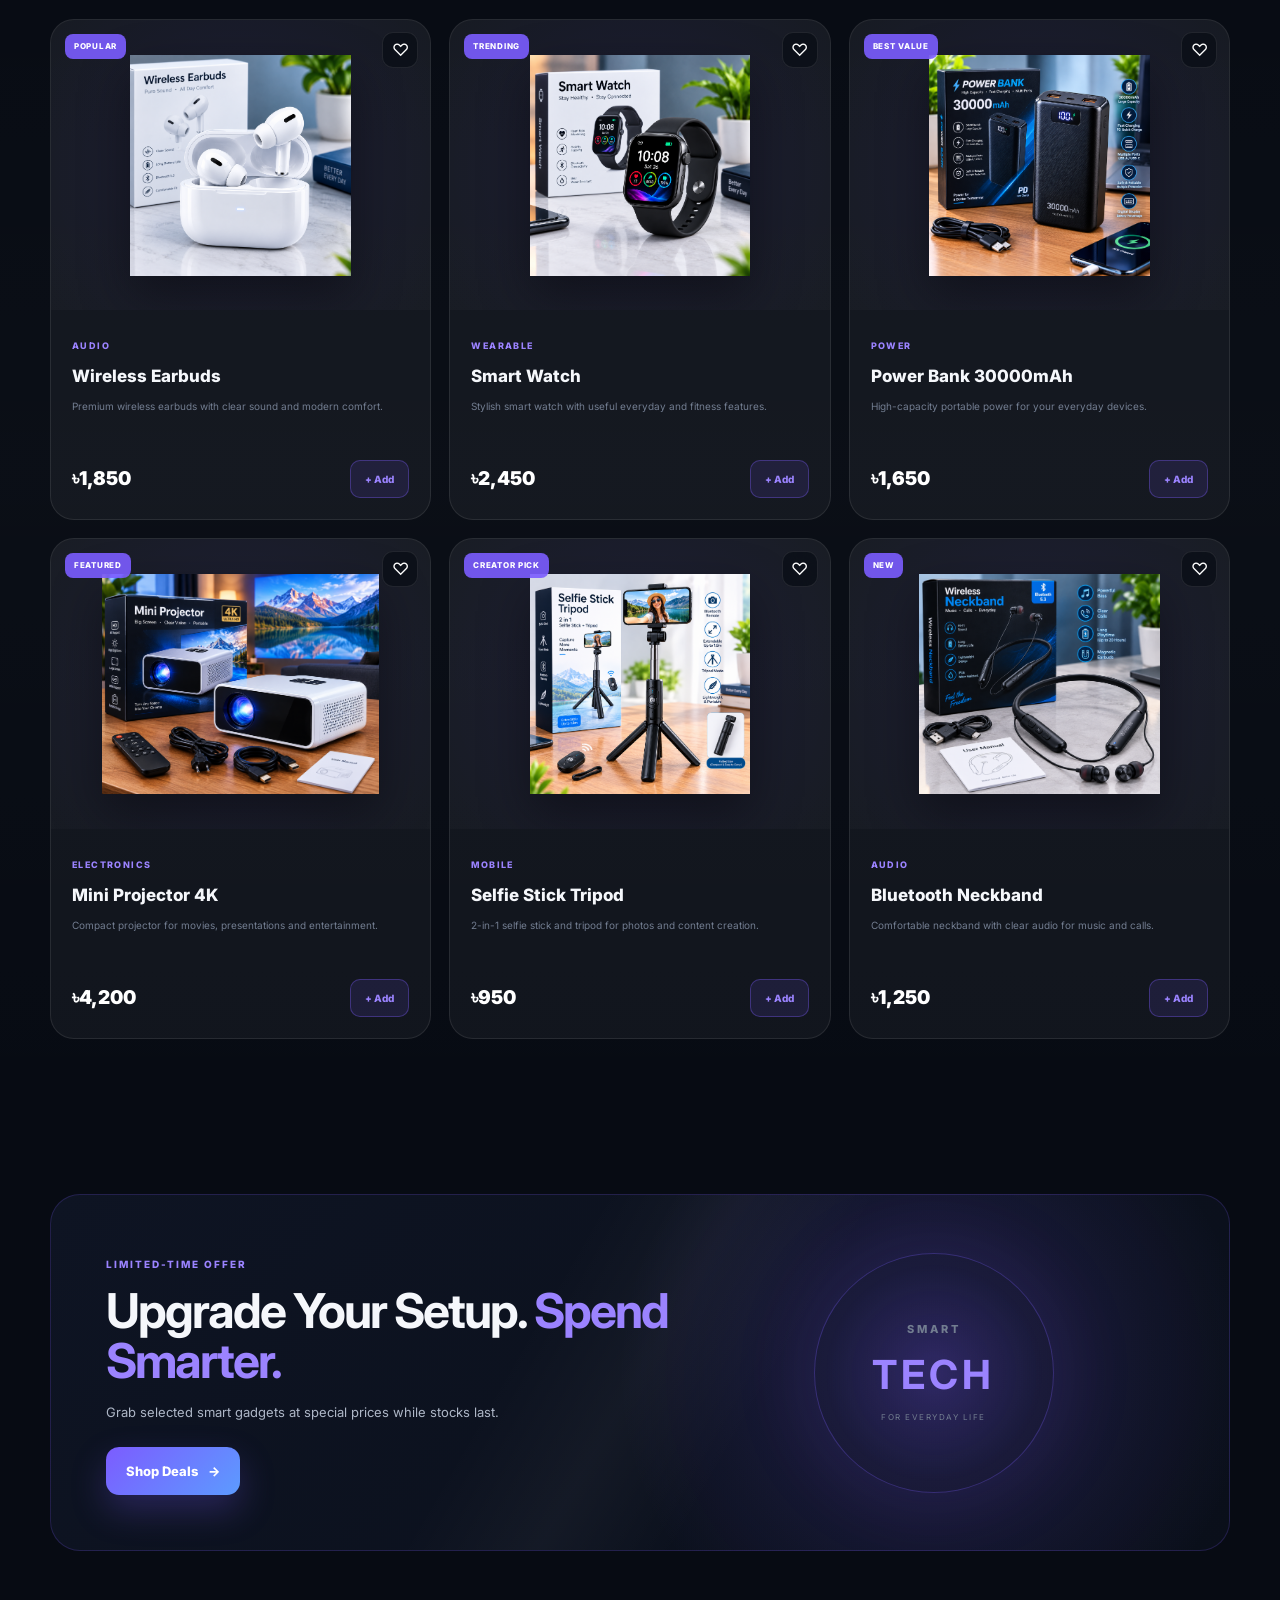
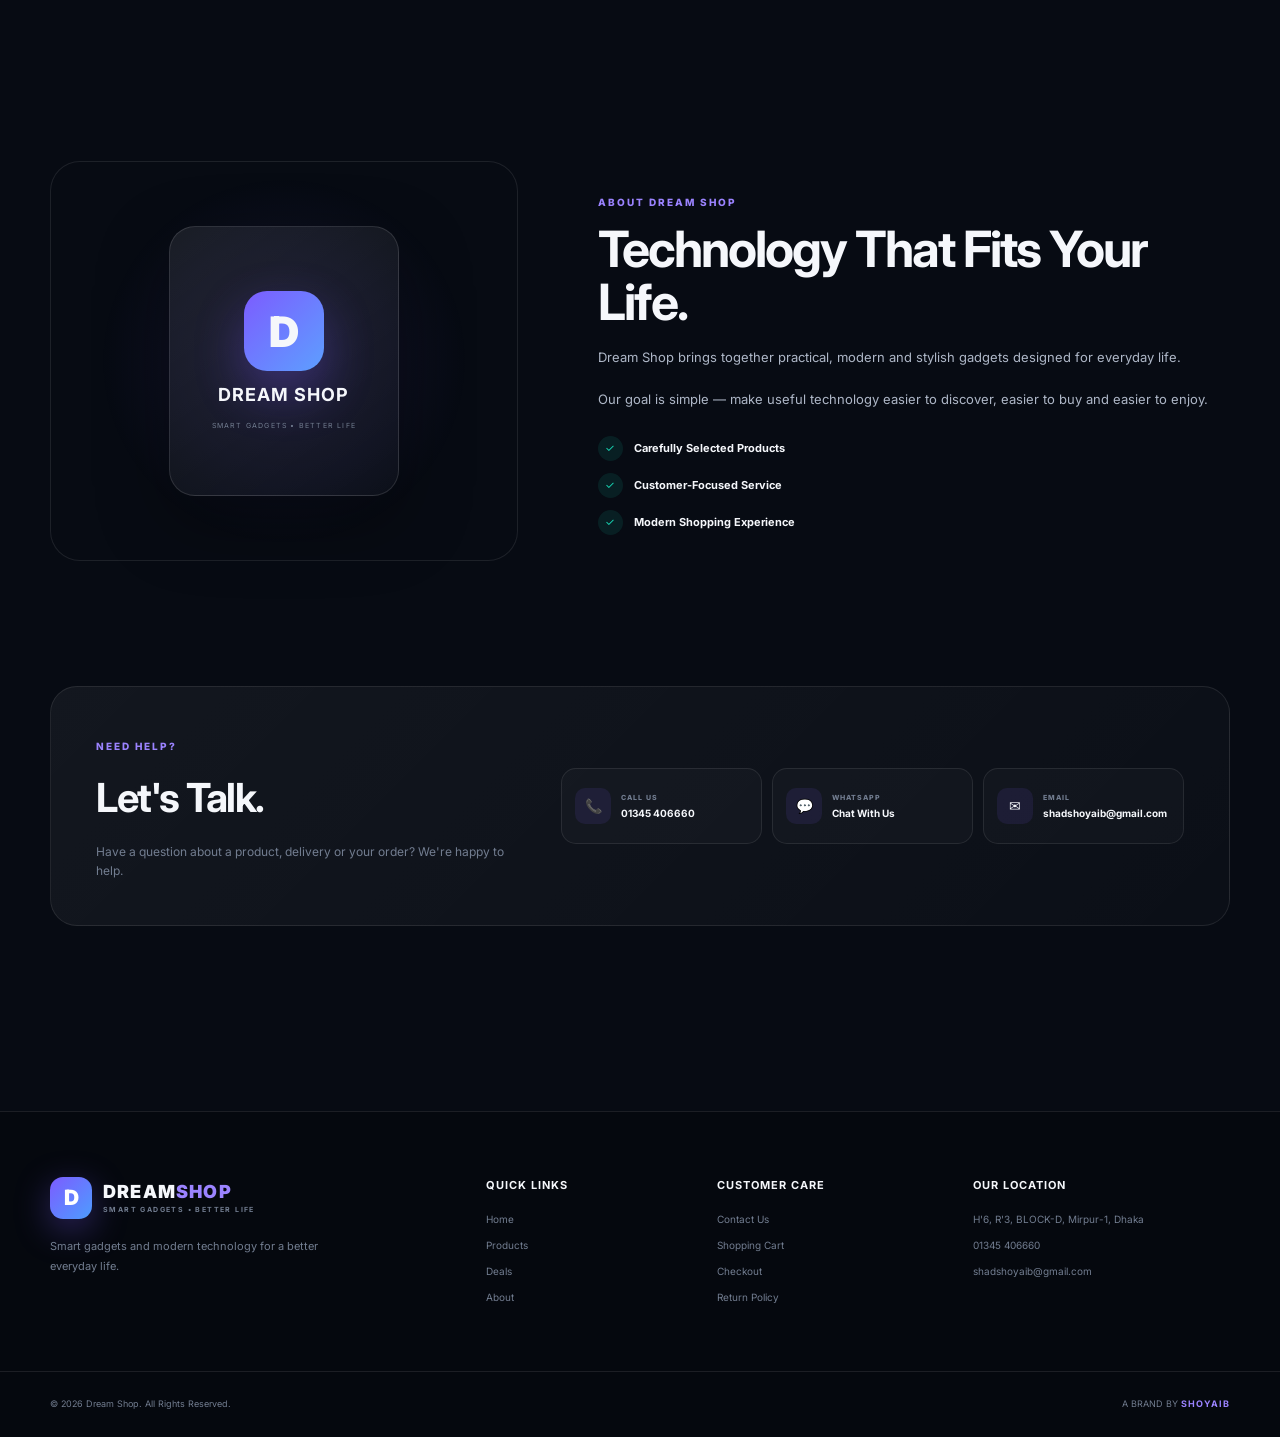
==== commit e6453483: "Update index.html" ====
--- a/index.html
+++ b/index.html
@@ -1,106 +1,258 @@
-
 <!DOCTYPE html>
 <html lang="en">
+
 <head>
+
     <meta charset="UTF-8">
-    <meta name="viewport" content="width=device-width, initial-scale=1.0">
-
-    <title>Dream Shop | Smart Gadgets • Better Life</title>
-
-    <meta name="description" content="Dream Shop - Smart gadgets and modern electronics for a better life.">
-    <meta name="keywords" content="Dream Shop, smart gadgets, electronics, gadgets Bangladesh">
-
-    <link rel="stylesheet" href="style.css">
+
+    <meta
+        name="viewport"
+        content="width=device-width, initial-scale=1.0"
+    >
+
+    <meta
+        name="description"
+        content="Dream Shop - Premium smart gadgets and modern electronics for a better life."
+    >
+
+    <meta
+        name="keywords"
+        content="Dream Shop, gadgets Bangladesh, smart gadgets, electronics, earbuds, smart watch, power bank"
+    >
+
+    <meta
+        name="theme-color"
+        content="#0b0f19"
+    >
+
+    <title>
+        Dream Shop | Smart Gadgets • Better Life
+    </title>
+
+
+    <!-- Google Font -->
+
+    <link
+        rel="preconnect"
+        href="https://fonts.googleapis.com"
+    >
+
+    <link
+        rel="preconnect"
+        href="https://fonts.gstatic.com"
+        crossorigin
+    >
+
+    <link
+        href="https://fonts.googleapis.com/css2?family=Inter:wght@400;500;600;700;800;900&display=swap"
+        rel="stylesheet"
+    >
+
+
+    <!-- Main CSS -->
+
+    <link
+        rel="stylesheet"
+        href="style.css"
+    >
+
 </head>
 
+
 <body>
 
-<!-- =========================================
+
+<!-- =====================================================
      HEADER
-========================================= -->
-
-<header class="header">
-
-    <div class="container header-content">
-
-        <a href="#home" class="logo">
-            DREAM<span>SHOP</span>
+     ===================================================== -->
+
+<header class="site-header">
+
+    <div class="container header-inner">
+
+
+        <!-- Logo -->
+
+        <a
+            href="index.html"
+            class="brand"
+            aria-label="Dream Shop Home"
+        >
+
+            <span class="brand-mark">
+                D
+            </span>
+
+            <span class="brand-text">
+
+                <strong>
+                    DREAM<span>SHOP</span>
+                </strong>
+
+                <small>
+                    SMART GADGETS • BETTER LIFE
+                </small>
+
+            </span>
+
         </a>
 
-        <nav class="navigation">
-
-            <a href="#home">Home</a>
-            <a href="#products">Products</a>
-            <a href="#deals">Deals</a>
-            <a href="#about">About</a>
-            <a href="#contact">Contact</a>
+
+        <!-- Desktop Navigation -->
+
+        <nav
+            class="nav-menu"
+            id="navMenu"
+        >
+
+            <a
+                href="#home"
+                class="active"
+            >
+                Home
+            </a>
+
+            <a href="#products">
+                Products
+            </a>
+
+            <a href="#deals">
+                Deals
+            </a>
+
+            <a href="#about">
+                About
+            </a>
+
+            <a href="#contact">
+                Contact
+            </a>
 
         </nav>
 
+
+        <!-- Header Actions -->
+
         <div class="header-actions">
 
-            <div class="search-box">
+
+            <!-- Search -->
+
+            <div class="header-search">
 
                 <input
-                    type="text"
+                    type="search"
                     id="searchInput"
                     placeholder="Search gadgets..."
+                    autocomplete="off"
                 >
 
-                <button id="searchButton">
+                <button
+                    type="button"
+                    id="searchButton"
+                    aria-label="Search"
+                >
                     🔍
                 </button>
 
             </div>
 
-            <button class="icon-button" title="Wishlist">
+
+            <!-- Wishlist -->
+
+            <button
+                type="button"
+                class="icon-button"
+                aria-label="Wishlist"
+                title="Wishlist"
+            >
                 ♡
             </button>
 
+
+            <!-- Cart -->
+
             <a
                 href="cart.html"
-                class="icon-button"
-                title="Shopping Cart"
-            >
+                class="cart-button"
+                aria-label="Shopping Cart"
+            >
+
                 🛒
-                <span class="cart-count">0</span>
-            </a>
-
-        </div>
-
-        <button
-            class="mobile-menu-button"
-            id="mobileMenuButton"
-            title="Menu"
-        >
-            ☰
-        </button>
+
+                <span
+                    class="cart-count"
+                    id="cartCount"
+                >
+                    0
+                </span>
+
+            </a>
+
+
+            <!-- Mobile Menu -->
+
+            <button
+                type="button"
+                class="mobile-menu-button"
+                id="mobileMenuButton"
+                aria-label="Open menu"
+                aria-expanded="false"
+            >
+                ☰
+            </button>
+
+        </div>
 
     </div>
 
 </header>
 
 
-<!-- =========================================
+
+<!-- =====================================================
      HERO
-========================================= -->
-
-<section class="hero" id="home">
-
-    <div class="container">
+     ===================================================== -->
+
+<main id="home">
+
+
+<section class="hero-section">
+
+    <div class="hero-glow hero-glow-one"></div>
+
+    <div class="hero-glow hero-glow-two"></div>
+
+
+    <div class="container hero-grid">
+
+
+        <!-- Hero Content -->
 
         <div class="hero-content">
 
+
+            <div class="hero-badge">
+                ✦ PREMIUM GADGET COLLECTION
+            </div>
+
+
             <h1>
+
                 Upgrade Your
-                <span>Digital Life</span>
+                <span>Digital Life.</span>
+
             </h1>
 
+
             <p>
-                Discover smart gadgets, modern electronics,
-                and useful tech products designed to make
-                your everyday life easier.
+
+                Discover smart gadgets, modern electronics
+                and everyday tech essentials designed to
+                make your life easier, smarter and better.
+
             </p>
+
 
             <div class="hero-buttons">
 
@@ -108,18 +260,141 @@
                     href="#products"
                     class="btn btn-primary"
                 >
-                    Shop Now
+                    Explore Products
+                    <span>→</span>
                 </a>
 
                 <a
                     href="#deals"
-                    class="btn btn-outline"
+                    class="btn btn-secondary"
                 >
-                    View Deals
+                    View Today's Deals
                 </a>
 
             </div>
 
+
+            <!-- Trust -->
+
+            <div class="hero-trust">
+
+                <div class="trust-item">
+
+                    <strong>
+                        100+
+                    </strong>
+
+                    <span>
+                        Happy Customers
+                    </span>
+
+                </div>
+
+
+                <div class="trust-divider"></div>
+
+
+                <div class="trust-item">
+
+                    <strong>
+                        Premium
+                    </strong>
+
+                    <span>
+                        Quality Products
+                    </span>
+
+                </div>
+
+
+                <div class="trust-divider"></div>
+
+
+                <div class="trust-item">
+
+                    <strong>
+                        Fast
+                    </strong>
+
+                    <span>
+                        Delivery
+                    </span>
+
+                </div>
+
+            </div>
+
+        </div>
+
+
+
+        <!-- Hero Visual -->
+
+        <div class="hero-visual">
+
+
+            <div class="hero-card">
+
+                <div class="hero-card-top">
+
+                    <span>
+                        FEATURED
+                    </span>
+
+                    <span>
+                        DREAM SHOP
+                    </span>
+
+                </div>
+
+
+                <div class="hero-product-orb">
+
+                    <div class="orb-ring"></div>
+
+                    <img
+                        src="images/earbuds.png"
+                        alt="Premium Wireless Earbuds"
+                    >
+
+                </div>
+
+
+                <div class="hero-card-bottom">
+
+                    <div>
+
+                        <small>
+                            PREMIUM PICK
+                        </small>
+
+                        <h3>
+                            Wireless Earbuds
+                        </h3>
+
+                    </div>
+
+                    <span class="hero-price">
+                        ৳1,850
+                    </span>
+
+                </div>
+
+            </div>
+
+
+            <div class="floating-chip chip-one">
+                ✦ Premium Quality
+            </div>
+
+            <div class="floating-chip chip-two">
+                ⚡ Fast Delivery
+            </div>
+
+            <div class="floating-chip chip-three">
+                ✓ Trusted Shop
+            </div>
+
         </div>
 
     </div>
@@ -127,21 +402,23 @@
 </section>
 
 
-<!-- =========================================
+
+<!-- =====================================================
      FEATURES
-========================================= -->
-
-<section class="features">
-
-    <div class="container">
-
-        <div class="features-grid">
-
-            <div class="feature-box">
-
-                <div class="icon">
-                    ✓
-                </div>
+     ===================================================== -->
+
+<section class="feature-strip">
+
+    <div class="container feature-grid">
+
+
+        <div class="feature-card">
+
+            <div class="feature-icon">
+                ✦
+            </div>
+
+            <div>
 
                 <h3>
                     Quality Products
@@ -149,61 +426,69 @@
 
                 <p>
                     Carefully selected gadgets
-                    for our customers.
                 </p>
 
             </div>
 
-
-            <div class="feature-box">
-
-                <div class="icon">
-                    🚚
-                </div>
+        </div>
+
+
+        <div class="feature-card">
+
+            <div class="feature-icon">
+                ⚡
+            </div>
+
+            <div>
 
                 <h3>
                     Fast Delivery
                 </h3>
 
                 <p>
-                    Quick and reliable delivery
-                    across Bangladesh.
+                    Quick and reliable service
                 </p>
 
             </div>
 
-
-            <div class="feature-box">
-
-                <div class="icon">
-                    💬
-                </div>
+        </div>
+
+
+        <div class="feature-card">
+
+            <div class="feature-icon">
+                ♡
+            </div>
+
+            <div>
 
                 <h3>
                     Customer Support
                 </h3>
 
                 <p>
-                    We're here to help whenever
-                    you need us.
+                    We're here when you need us
                 </p>
 
             </div>
 
-
-            <div class="feature-box">
-
-                <div class="icon">
-                    ↩
-                </div>
+        </div>
+
+
+        <div class="feature-card">
+
+            <div class="feature-icon">
+                ✓
+            </div>
+
+            <div>
 
                 <h3>
                     Easy Returns
                 </h3>
 
                 <p>
-                    Simple return policy for
-                    a better shopping experience.
+                    Shop with confidence
                 </p>
 
             </div>
@@ -215,131 +500,159 @@
 </section>
 
 
-<!-- =========================================
+
+<!-- =====================================================
      CATEGORIES
-========================================= -->
-
-<section class="section" id="categories">
+     ===================================================== -->
+
+<section class="categories-section">
 
     <div class="container">
 
-        <div class="section-title">
-
-            <h2>
-                Shop by Category
-            </h2>
+
+        <div class="section-heading">
+
+            <div>
+
+                <span class="eyebrow">
+                    SHOP BY CATEGORY
+                </span>
+
+                <h2>
+                    Find What You Need
+                </h2>
+
+            </div>
 
             <p>
-                Find the right gadget for your needs.
+                Explore our collection of modern
+                gadgets and everyday tech.
             </p>
 
         </div>
 
 
-        <div class="categories-grid">
-
-            <div class="category-card">
-
-                <div class="category-icon">
+        <div class="category-grid">
+
+
+            <a
+                href="#products"
+                class="category-card"
+            >
+
+                <span class="category-icon">
                     🎧
-                </div>
-
-                <h3>
+                </span>
+
+                <strong>
                     Audio
-                </h3>
-
-            </div>
-
-
-            <div class="category-card">
-
-                <div class="category-icon">
+                </strong>
+
+                <small>
+                    Earbuds & Neckbands
+                </small>
+
+            </a>
+
+
+            <a
+                href="#products"
+                class="category-card"
+            >
+
+                <span class="category-icon">
                     ⌚
-                </div>
-
-                <h3>
+                </span>
+
+                <strong>
                     Smart Watch
-                </h3>
-
-            </div>
-
-
-            <div class="category-card">
-
-                <div class="category-icon">
+                </strong>
+
+                <small>
+                    Smart Wearables
+                </small>
+
+            </a>
+
+
+            <a
+                href="#products"
+                class="category-card"
+            >
+
+                <span class="category-icon">
                     🔋
-                </div>
-
-                <h3>
+                </span>
+
+                <strong>
                     Power Bank
-                </h3>
-
-            </div>
-
-
-            <div class="category-card">
-
-                <div class="category-icon">
+                </strong>
+
+                <small>
+                    Power & Charging
+                </small>
+
+            </a>
+
+
+            <a
+                href="#products"
+                class="category-card"
+            >
+
+                <span class="category-icon">
+                    📽️
+                </span>
+
+                <strong>
+                    Projector
+                </strong>
+
+                <small>
+                    Home Entertainment
+                </small>
+
+            </a>
+
+
+            <a
+                href="#products"
+                class="category-card"
+            >
+
+                <span class="category-icon">
                     📱
-                </div>
-
-                <h3>
+                </span>
+
+                <strong>
                     Accessories
-                </h3>
-
-            </div>
-
-
-            <div class="category-card">
-
-                <div class="category-icon">
-                    📷
-                </div>
-
-                <h3>
-                    Camera & Tripod
-                </h3>
-
-            </div>
-
-
-            <div class="category-card">
-
-                <div class="category-icon">
-                    🏠
-                </div>
-
-                <h3>
-                    Smart Home
-                </h3>
-
-            </div>
-
-
-            <div class="category-card">
-
-                <div class="category-icon">
-                    💡
-                </div>
-
-                <h3>
+                </strong>
+
+                <small>
+                    Mobile Essentials
+                </small>
+
+            </a>
+
+
+            <a
+                href="#products"
+                class="category-card"
+            >
+
+                <span class="category-icon">
+                    ⚙️
+                </span>
+
+                <strong>
                     Smart Gadgets
-                </h3>
-
-            </div>
-
-
-            <div class="category-card">
-
-                <div class="category-icon">
-                    ⚡
-                </div>
-
-                <h3>
-                    Electronics
-                </h3>
-
-            </div>
+                </strong>
+
+                <small>
+                    Modern Technology
+                </small>
+
+            </a>
 
         </div>
 
@@ -348,25 +661,35 @@
 </section>
 
 
-<!-- =========================================
+
+<!-- =====================================================
      PRODUCTS
-========================================= -->
+     ===================================================== -->
 
 <section
-    class="section products"
+    class="products-section"
     id="products"
 >
 
     <div class="container">
 
-        <div class="section-title">
-
-            <h2>
-                Featured Products
-            </h2>
+
+        <div class="section-heading">
+
+            <div>
+
+                <span class="eyebrow">
+                    OUR COLLECTION
+                </span>
+
+                <h2>
+                    Premium Products
+                </h2>
+
+            </div>
 
             <p>
-                Popular gadgets from Dream Shop.
+                Smart choices for a smarter lifestyle.
             </p>
 
         </div>
@@ -375,11 +698,18 @@
         <div class="product-grid">
 
 
-            <!-- PRODUCT 1 -->
-
-            <div class="product-card">
+            <!-- Product 1 -->
+
+            <article
+                class="product-card"
+                data-product-id="earbuds"
+            >
 
                 <div class="product-image">
+
+                    <span class="product-badge">
+                        POPULAR
+                    </span>
 
                     <img
                         src="images/earbuds.png"
@@ -387,44 +717,72 @@
                         loading="lazy"
                     >
 
-                </div>
+                    <button
+                        type="button"
+                        class="product-wishlist"
+                        aria-label="Add to wishlist"
+                    >
+                        ♡
+                    </button>
+
+                </div>
+
 
                 <div class="product-info">
+
+                    <span class="product-category">
+                        AUDIO
+                    </span>
 
                     <h3>
                         Wireless Earbuds
                     </h3>
 
                     <p>
-                        Clear sound with a modern
-                        wireless design.
+                        Premium wireless earbuds
+                        with clear sound and modern comfort.
                     </p>
 
-                    <div class="price">
-                        ৳1,850
+
+                    <div class="product-bottom">
+
+                        <div>
+
+                            <span class="price">
+                                ৳1,850
+                            </span>
+
+                        </div>
+
+                        <button
+                            type="button"
+                            class="add-cart-btn"
+                            data-add-to-cart="earbuds"
+                            onclick="handleAddToCart('earbuds')"
+                        >
+                            + Add
+                        </button>
+
                     </div>
 
-                    <button class="add-cart">
-                        Add to Cart
-                    </button>
-
-                    <a
-                        href="product.html?product=earbuds"
-                        class="view-details"
-                    >
-                        View Details
-                    </a>
-
-                </div>
-
-            </div>
-
-
-            <!-- PRODUCT 2 -->
-
-            <div class="product-card">
+                </div>
+
+            </article>
+
+
+
+            <!-- Product 2 -->
+
+            <article
+                class="product-card"
+                data-product-id="smart-watch"
+            >
 
                 <div class="product-image">
+
+                    <span class="product-badge">
+                        TRENDING
+                    </span>
 
                     <img
                         src="images/smart-watch.png"
@@ -432,44 +790,68 @@
                         loading="lazy"
                     >
 
-                </div>
+                    <button
+                        type="button"
+                        class="product-wishlist"
+                        aria-label="Add to wishlist"
+                    >
+                        ♡
+                    </button>
+
+                </div>
+
 
                 <div class="product-info">
+
+                    <span class="product-category">
+                        WEARABLE
+                    </span>
 
                     <h3>
                         Smart Watch
                     </h3>
 
                     <p>
-                        Stylish smartwatch for
-                        everyday use.
+                        Stylish smart watch with useful
+                        everyday and fitness features.
                     </p>
 
-                    <div class="price">
-                        ৳2,450
+
+                    <div class="product-bottom">
+
+                        <span class="price">
+                            ৳2,450
+                        </span>
+
+                        <button
+                            type="button"
+                            class="add-cart-btn"
+                            data-add-to-cart="smart-watch"
+                            onclick="handleAddToCart('smart-watch')"
+                        >
+                            + Add
+                        </button>
+
                     </div>
 
-                    <button class="add-cart">
-                        Add to Cart
-                    </button>
-
-                    <a
-                        href="product.html?product=smart-watch"
-                        class="view-details"
-                    >
-                        View Details
-                    </a>
-
-                </div>
-
-            </div>
-
-
-            <!-- PRODUCT 3 -->
-
-            <div class="product-card">
+                </div>
+
+            </article>
+
+
+
+            <!-- Product 3 -->
+
+            <article
+                class="product-card"
+                data-product-id="power-bank"
+            >
 
                 <div class="product-image">
+
+                    <span class="product-badge">
+                        BEST VALUE
+                    </span>
 
                     <img
                         src="images/power-bank.png"
@@ -477,44 +859,68 @@
                         loading="lazy"
                     >
 
-                </div>
+                    <button
+                        type="button"
+                        class="product-wishlist"
+                        aria-label="Add to wishlist"
+                    >
+                        ♡
+                    </button>
+
+                </div>
+
 
                 <div class="product-info">
+
+                    <span class="product-category">
+                        POWER
+                    </span>
 
                     <h3>
                         Power Bank 30000mAh
                     </h3>
 
                     <p>
-                        Powerful portable charging
-                        for your devices.
+                        High-capacity portable power
+                        for your everyday devices.
                     </p>
 
-                    <div class="price">
-                        ৳1,650
+
+                    <div class="product-bottom">
+
+                        <span class="price">
+                            ৳1,650
+                        </span>
+
+                        <button
+                            type="button"
+                            class="add-cart-btn"
+                            data-add-to-cart="power-bank"
+                            onclick="handleAddToCart('power-bank')"
+                        >
+                            + Add
+                        </button>
+
                     </div>
 
-                    <button class="add-cart">
-                        Add to Cart
-                    </button>
-
-                    <a
-                        href="product.html?product=power-bank"
-                        class="view-details"
-                    >
-                        View Details
-                    </a>
-
-                </div>
-
-            </div>
-
-
-            <!-- PRODUCT 4 -->
-
-            <div class="product-card">
+                </div>
+
+            </article>
+
+
+
+            <!-- Product 4 -->
+
+            <article
+                class="product-card"
+                data-product-id="projector"
+            >
 
                 <div class="product-image">
+
+                    <span class="product-badge">
+                        FEATURED
+                    </span>
 
                     <img
                         src="images/projector.png"
@@ -522,44 +928,68 @@
                         loading="lazy"
                     >
 
-                </div>
+                    <button
+                        type="button"
+                        class="product-wishlist"
+                        aria-label="Add to wishlist"
+                    >
+                        ♡
+                    </button>
+
+                </div>
+
 
                 <div class="product-info">
+
+                    <span class="product-category">
+                        ELECTRONICS
+                    </span>
 
                     <h3>
                         Mini Projector 4K
                     </h3>
 
                     <p>
-                        Enjoy movies and videos
-                        on a big screen.
+                        Compact projector for movies,
+                        presentations and entertainment.
                     </p>
 
-                    <div class="price">
-                        ৳4,200
+
+                    <div class="product-bottom">
+
+                        <span class="price">
+                            ৳4,200
+                        </span>
+
+                        <button
+                            type="button"
+                            class="add-cart-btn"
+                            data-add-to-cart="projector"
+                            onclick="handleAddToCart('projector')"
+                        >
+                            + Add
+                        </button>
+
                     </div>
 
-                    <button class="add-cart">
-                        Add to Cart
-                    </button>
-
-                    <a
-                        href="product.html?product=projector"
-                        class="view-details"
-                    >
-                        View Details
-                    </a>
-
-                </div>
-
-            </div>
-
-
-            <!-- PRODUCT 5 -->
-
-            <div class="product-card">
+                </div>
+
+            </article>
+
+
+
+            <!-- Product 5 -->
+
+            <article
+                class="product-card"
+                data-product-id="selfie-stick"
+            >
 
                 <div class="product-image">
+
+                    <span class="product-badge">
+                        CREATOR PICK
+                    </span>
 
                     <img
                         src="images/selfie-stick.png"
@@ -567,44 +997,68 @@
                         loading="lazy"
                     >
 
-                </div>
+                    <button
+                        type="button"
+                        class="product-wishlist"
+                        aria-label="Add to wishlist"
+                    >
+                        ♡
+                    </button>
+
+                </div>
+
 
                 <div class="product-info">
+
+                    <span class="product-category">
+                        MOBILE
+                    </span>
 
                     <h3>
                         Selfie Stick Tripod
                     </h3>
 
                     <p>
-                        Perfect for photos,
-                        videos and content creation.
+                        2-in-1 selfie stick and tripod
+                        for photos and content creation.
                     </p>
 
-                    <div class="price">
-                        ৳950
+
+                    <div class="product-bottom">
+
+                        <span class="price">
+                            ৳950
+                        </span>
+
+                        <button
+                            type="button"
+                            class="add-cart-btn"
+                            data-add-to-cart="selfie-stick"
+                            onclick="handleAddToCart('selfie-stick')"
+                        >
+                            + Add
+                        </button>
+
                     </div>
 
-                    <button class="add-cart">
-                        Add to Cart
-                    </button>
-
-                    <a
-                        href="product.html?product=selfie-stick"
-                        class="view-details"
-                    >
-                        View Details
-                    </a>
-
-                </div>
-
-            </div>
-
-
-            <!-- PRODUCT 6 -->
-
-            <div class="product-card">
+                </div>
+
+            </article>
+
+
+
+            <!-- Product 6 -->
+
+            <article
+                class="product-card"
+                data-product-id="neckband"
+            >
 
                 <div class="product-image">
+
+                    <span class="product-badge">
+                        NEW
+                    </span>
 
                     <img
                         src="images/neckband.png"
@@ -612,38 +1066,53 @@
                         loading="lazy"
                     >
 
-                </div>
+                    <button
+                        type="button"
+                        class="product-wishlist"
+                        aria-label="Add to wishlist"
+                    >
+                        ♡
+                    </button>
+
+                </div>
+
 
                 <div class="product-info">
+
+                    <span class="product-category">
+                        AUDIO
+                    </span>
 
                     <h3>
                         Bluetooth Neckband
                     </h3>
 
                     <p>
-                        Comfortable wireless audio
-                        for everyday listening.
+                        Comfortable neckband with
+                        clear audio for music and calls.
                     </p>
 
-                    <div class="price">
-                        ৳1,250
+
+                    <div class="product-bottom">
+
+                        <span class="price">
+                            ৳1,250
+                        </span>
+
+                        <button
+                            type="button"
+                            class="add-cart-btn"
+                            data-add-to-cart="neckband"
+                            onclick="handleAddToCart('neckband')"
+                        >
+                            + Add
+                        </button>
+
                     </div>
 
-                    <button class="add-cart">
-                        Add to Cart
-                    </button>
-
-                    <a
-                        href="product.html?product=neckband"
-                        class="view-details"
-                    >
-                        View Details
-                    </a>
-
-                </div>
-
-            </div>
-
+                </div>
+
+            </article>
 
         </div>
 
@@ -652,47 +1121,68 @@
 </section>
 
 
-<!-- =========================================
+
+<!-- =====================================================
      DEALS
-========================================= -->
+     ===================================================== -->
 
 <section
-    class="section deals"
+    class="deals-section"
     id="deals"
 >
 
     <div class="container">
 
-        <div class="section-title">
-
-            <h2>
-                Special Deals
-            </h2>
-
-            <p>
-                Great gadgets. Better prices.
-            </p>
-
-        </div>
-
-
-        <div class="deal-box">
-
-            <h3>
-                🔥 Exclusive Gadget Deals
-            </h3>
-
-            <p>
-                Stay connected with Dream Shop
-                for our latest offers and discounts.
-            </p>
-
-            <a
-                href="#products"
-                class="btn btn-primary"
-            >
-                Explore Products
-            </a>
+
+        <div class="deal-banner">
+
+
+            <div class="deal-content">
+
+                <span class="eyebrow">
+                    LIMITED-TIME OFFER
+                </span>
+
+                <h2>
+                    Upgrade Your Setup.
+                    <span>Spend Smarter.</span>
+                </h2>
+
+                <p>
+                    Grab selected smart gadgets at
+                    special prices while stocks last.
+                </p>
+
+                <a
+                    href="#products"
+                    class="btn btn-primary"
+                >
+                    Shop Deals
+                    <span>→</span>
+                </a>
+
+            </div>
+
+
+            <div class="deal-visual">
+
+                <div class="deal-circle">
+
+                    <span>
+                        SMART
+                    </span>
+
+                    <strong>
+                        TECH
+                    </strong>
+
+                    <small>
+                        FOR EVERYDAY LIFE
+                    </small>
+
+                </div>
+
+            </div>
 
         </div>
 
@@ -701,50 +1191,86 @@
 </section>
 
 
-<!-- =========================================
+
+<!-- =====================================================
      ABOUT
-========================================= -->
+     ===================================================== -->
 
 <section
-    class="section"
+    class="about-section"
     id="about"
 >
 
-    <div class="container">
+    <div class="container about-grid">
+
+
+        <div class="about-visual">
+
+            <div class="about-card">
+
+                <span class="about-logo">
+                    D
+                </span>
+
+                <strong>
+                    DREAM SHOP
+                </strong>
+
+                <small>
+                    SMART GADGETS • BETTER LIFE
+                </small>
+
+            </div>
+
+        </div>
+
 
         <div class="about-content">
 
-            <div class="about-text">
-
-                <h2>
-                    Welcome to Dream Shop
-                </h2>
-
-                <p>
-                    Dream Shop is a modern online gadget
-                    store focused on useful technology,
-                    smart electronics, and accessories.
-                </p>
-
-                <p>
-                    Our goal is simple — to make quality
-                    technology easier to discover and buy.
-                </p>
-
-            </div>
-
-
-            <div class="about-box">
-
-                <h3>
-                    Smart Gadgets • Better Life
-                </h3>
-
-                <p>
-                    Discover technology that fits your
-                    lifestyle and makes everyday tasks
-                    easier, smarter, and more enjoyable.
-                </p>
+            <span class="eyebrow">
+                ABOUT DREAM SHOP
+            </span>
+
+            <h2>
+                Technology That
+                Fits Your Life.
+            </h2>
+
+            <p>
+                Dream Shop brings together practical,
+                modern and stylish gadgets designed
+                for everyday life.
+            </p>
+
+            <p>
+                Our goal is simple — make useful
+                technology easier to discover,
+                easier to buy and easier to enjoy.
+            </p>
+
+
+            <div class="about-points">
+
+                <div>
+                    <span>✓</span>
+                    <strong>
+                        Carefully Selected Products
+                    </strong>
+                </div>
+
+                <div>
+                    <span>✓</span>
+                    <strong>
+                        Customer-Focused Service
+                    </strong>
+                </div>
+
+                <div>
+                    <span>✓</span>
+                    <strong>
+                        Modern Shopping Experience
+                    </strong>
+                </div>
 
             </div>
 
@@ -755,272 +1281,278 @@
 </section>
 
 
-<!-- =========================================
+
+<!-- =====================================================
      CONTACT
-========================================= -->
+     ===================================================== -->
 
 <section
-    class="section contact"
+    class="contact-section"
     id="contact"
 >
 
     <div class="container">
 
-        <div class="section-title">
-
-            <h2>
-                Contact Dream Shop
-            </h2>
-
-            <p>
-                Have a question? We're here to help.
-                Get in touch with us anytime.
-            </p>
-
-        </div>
-
-
-        <div class="contact-grid">
-
-
-            <!-- PHONE -->
-
-            <div class="contact-card">
-
-                <div class="category-icon">
-                    📞
-                </div>
-
-                <h3>
-                    Call Us
-                </h3>
+
+        <div class="contact-box">
+
+
+            <div class="contact-content">
+
+                <span class="eyebrow">
+                    NEED HELP?
+                </span>
+
+                <h2>
+                    Let's Talk.
+                </h2>
 
                 <p>
-                    Need quick assistance?
-                    Give us a call.
+                    Have a question about a product,
+                    delivery or your order?
+                    We're happy to help.
                 </p>
+
+            </div>
+
+
+            <div class="contact-actions">
 
                 <a
                     href="tel:01345406660"
-                    class="btn btn-primary"
+                    class="contact-action"
                 >
-                    01345406660
+
+                    <span>
+                        📞
+                    </span>
+
+                    <div>
+
+                        <small>
+                            CALL US
+                        </small>
+
+                        <strong>
+                            01345 406660
+                        </strong>
+
+                    </div>
+
                 </a>
 
-            </div>
-
-
-            <!-- WHATSAPP -->
-
-            <div class="contact-card">
-
-                <div class="category-icon">
-                    💬
-                </div>
-
-                <h3>
-                    WhatsApp
-                </h3>
-
-                <p>
-                    Chat with us directly
-                    on WhatsApp.
-                </p>
 
                 <a
                     href="https://wa.me/8801345406660"
                     target="_blank"
-                    rel="noopener noreferrer"
-                    class="btn btn-primary"
+                    rel="noopener"
+                    class="contact-action"
                 >
-                    Chat on WhatsApp
+
+                    <span>
+                        💬
+                    </span>
+
+                    <div>
+
+                        <small>
+                            WHATSAPP
+                        </small>
+
+                        <strong>
+                            Chat With Us
+                        </strong>
+
+                    </div>
+
                 </a>
 
-            </div>
-
-
-            <!-- EMAIL -->
-
-            <div class="contact-card">
-
-                <div class="category-icon">
-                    📧
-                </div>
-
-                <h3>
-                    Email Us
-                </h3>
-
-                <p>
-                    Send us your questions
-                    or inquiries by email.
-                </p>
 
                 <a
                     href="mailto:shadshoyaib@gmail.com"
-                    class="btn btn-primary"
+                    class="contact-action"
                 >
-                    Email Us
+
+                    <span>
+                        ✉
+                    </span>
+
+                    <div>
+
+                        <small>
+                            EMAIL
+                        </small>
+
+                        <strong>
+                            shadshoyaib@gmail.com
+                        </strong>
+
+                    </div>
+
                 </a>
 
             </div>
 
-
-            <!-- LOCATION -->
-
-            <div class="contact-card">
-
-                <div class="category-icon">
-                    📍
-                </div>
-
-                <h3>
-                    Our Location
-                </h3>
-
-                <p>
-                    H'6, R'3, BLOCK-D,
-                    Mirpur-1, Dhaka
-                </p>
-
-                <a
-                    href="https://www.google.com/maps/search/?api=1&query=H%276%20R%273%20BLOCK-D%20Mirpur-1%20Dhaka"
-                    target="_blank"
-                    rel="noopener noreferrer"
-                    class="btn btn-outline"
-                >
-                    View on Google Maps
-                </a>
-
-            </div>
-
-
         </div>
 
     </div>
 
 </section>
 
-
-<!-- =========================================
+</main>
+
+
+
+<!-- =====================================================
      FOOTER
-========================================= -->
-
-<footer class="footer">
-
-    <div class="container">
-
-        <div class="footer-grid">
-
-
-            <!-- BRAND -->
-
-            <div>
-
-                <h3>
-                    DREAM<span style="color:#00c8ff;">
-                        SHOP
-                    </span>
-                </h3>
-
-                <p>
-                    Smart Gadgets • Better Life
-                </p>
-
-                <p>
-                    Your destination for modern
-                    gadgets and electronics.
-                </p>
-
-            </div>
-
-
-            <!-- QUICK LINKS -->
-
-            <div>
-
-                <h3>
-                    Quick Links
-                </h3>
-
-                <a href="#home">
-                    Home
-                </a>
-
-                <a href="#products">
-                    Products
-                </a>
-
-                <a href="#deals">
-                    Deals
-                </a>
-
-                <a href="#about">
-                    About
-                </a>
-
-            </div>
-
-
-            <!-- SUPPORT -->
-
-            <div>
-
-                <h3>
-                    Support
-                </h3>
-
-                <a href="#contact">
-                    Contact Us
-                </a>
-
-                <a href="#products">
-                    Shop Now
-                </a>
-
-                <a href="#home">
-                    Back to Top
-                </a>
-
-            </div>
-
-
-        </div>
-
-
-        <!-- =========================================
-             OWNER CREDIT
-        ========================================== -->
-
-        <div class="owner-credit">
-
-            <strong>
-                MOHAMMAD SHOYAIB
-            </strong>
-
-            <span>
-                Founder &amp; Owner — Dream Shop
-            </span>
-
-        </div>
-
-
-        <div class="footer-bottom">
-
-            © 2026 Dream Shop. All Rights Reserved.
+     ===================================================== -->
+
+<footer class="site-footer">
+
+    <div class="container footer-grid">
+
+
+        <div class="footer-brand">
+
+            <a
+                href="index.html"
+                class="brand"
+            >
+
+                <span class="brand-mark">
+                    D
+                </span>
+
+                <span class="brand-text">
+
+                    <strong>
+                        DREAM<span>SHOP</span>
+                    </strong>
+
+                    <small>
+                        SMART GADGETS • BETTER LIFE
+                    </small>
+
+                </span>
+
+            </a>
+
+
+            <p>
+                Smart gadgets and modern technology
+                for a better everyday life.
+            </p>
+
+        </div>
+
+
+        <div class="footer-column">
+
+            <h3>
+                Quick Links
+            </h3>
+
+            <a href="#home">
+                Home
+            </a>
+
+            <a href="#products">
+                Products
+            </a>
+
+            <a href="#deals">
+                Deals
+            </a>
+
+            <a href="#about">
+                About
+            </a>
+
+        </div>
+
+
+        <div class="footer-column">
+
+            <h3>
+                Customer Care
+            </h3>
+
+            <a href="#contact">
+                Contact Us
+            </a>
+
+            <a href="cart.html">
+                Shopping Cart
+            </a>
+
+            <a href="checkout.html">
+                Checkout
+            </a>
+
+            <a href="#">
+                Return Policy
+            </a>
+
+        </div>
+
+
+        <div class="footer-column">
+
+            <h3>
+                Our Location
+            </h3>
+
+            <p>
+                H'6, R'3, BLOCK-D,
+                Mirpur-1, Dhaka
+            </p>
+
+            <a href="tel:01345406660">
+                01345 406660
+            </a>
+
+            <a href="mailto:shadshoyaib@gmail.com">
+                shadshoyaib@gmail.com
+            </a>
 
         </div>
 
     </div>
 
+
+    <div class="footer-bottom">
+
+        <div class="container footer-bottom-inner">
+
+            <p>
+                © 2026 Dream Shop.
+                All Rights Reserved.
+            </p>
+
+            <p>
+                A BRAND BY
+                <strong>
+                    SHOYAIB
+                </strong>
+            </p>
+
+        </div>
+
+    </div>
+
 </footer>
 
 
-<!-- =========================================
+
+<!-- =====================================================
      JAVASCRIPT
-========================================= -->
-
-<script src="script.js"></script>
+     ===================================================== -->
+
+<script
+    src="script.js"
+></script>
+
 
 </body>
-</html>+
+</html>
--- a/style.css
+++ b/style.css
@@ -1,7 +1,71 @@
-/* =========================================
-   DREAM SHOP
+/* =========================================================
+   DREAM SHOP — PREMIUM STYLE
    Smart Gadgets • Better Life
-   ========================================= */
+   ========================================================= */
+
+
+/* =========================================================
+   ROOT
+   ========================================================= */
+
+:root {
+
+    --bg:
+        #070b13;
+
+    --bg-soft:
+        #0c111c;
+
+    --bg-card:
+        rgba(255,255,255,0.045);
+
+    --bg-card-hover:
+        rgba(255,255,255,0.075);
+
+    --white:
+        #ffffff;
+
+    --text:
+        #f5f7fb;
+
+    --text-soft:
+        #aeb7c7;
+
+    --text-muted:
+        #727d90;
+
+    --border:
+        rgba(255,255,255,0.09);
+
+    --border-strong:
+        rgba(255,255,255,0.16);
+
+    --primary:
+        #7c5cff;
+
+    --primary-light:
+        #9b83ff;
+
+    --secondary:
+        #18d7b5;
+
+    --danger:
+        #ff5d75;
+
+    --shadow:
+        0 25px 70px rgba(0,0,0,0.35);
+
+    --radius:
+        24px;
+
+    --container:
+        1180px;
+}
+
+
+/* =========================================================
+   RESET
+   ========================================================= */
 
 * {
     margin: 0;
@@ -9,1252 +73,3334 @@
     box-sizing: border-box;
 }
 
+
 html {
     scroll-behavior: smooth;
 }
 
+
 body {
-    font-family: Arial, Helvetica, sans-serif;
-    background: #f5f8fc;
-    color: #172033;
-    line-height: 1.6;
-.view-details {
+
+    font-family:
+        "Inter",
+        Arial,
+        sans-serif;
+
+    background:
+        var(--bg);
+
+    color:
+        var(--text);
+
+    line-height:
+        1.6;
+
+    overflow-x:
+        hidden;
+}
+
+
+img {
+    max-width: 100%;
     display: block;
-    width: 100%;
-    margin-top: 10px;
-    padding: 11px;
-    text-align: center;
+}
+
+
+button,
+input {
+    font-family: inherit;
+}
+
+
+button {
+    cursor: pointer;
+}
+
+
+a {
+    color: inherit;
     text-decoration: none;
-    border: 2px solid #07152f;
-    border-radius: 8px;
-    color: #07152f;
-    font-weight: 700;
-    transition: 0.3s;
-}
-
-.view-details:hover {
-    background: #07152f;
-    color: #ffffff;
-}
-}
-
-/* =========================================
-   CONTAINER
-   ========================================= */
+}
+
 
 .container {
-    width: 90%;
-    max-width: 1200px;
-    margin: auto;
-}
-
-/* =========================================
+
+    width:
+        min(
+            calc(100% - 40px),
+            var(--container)
+        );
+
+    margin:
+        0 auto;
+}
+
+
+/* =========================================================
    HEADER
-   ========================================= */
-
-.header {
-    position: sticky;
-    top: 0;
-    z-index: 1000;
-    background: #07152f;
-    box-shadow: 0 4px 20px rgba(0, 0, 0, 0.15);
-}
-
-.header-content {
-    min-height: 75px;
-    display: flex;
-    align-items: center;
-    justify-content: space-between;
-    gap: 25px;
-}
+   ========================================================= */
+
+.site-header {
+
+    position:
+        sticky;
+
+    top:
+        0;
+
+    z-index:
+        1000;
+
+    background:
+        rgba(7,11,19,0.78);
+
+    backdrop-filter:
+        blur(20px);
+
+    -webkit-backdrop-filter:
+        blur(20px);
+
+    border-bottom:
+        1px solid
+        var(--border);
+}
+
+
+.header-inner {
+
+    min-height:
+        78px;
+
+    display:
+        flex;
+
+    align-items:
+        center;
+
+    justify-content:
+        space-between;
+
+    gap:
+        24px;
+}
+
 
 /* Logo */
 
-.logo {
-    color: #ffffff;
-    text-decoration: none;
-    font-size: 24px;
-    font-weight: 800;
-    white-space: nowrap;
-}
-
-.logo span {
-    color: #00c8ff;
-}
+.brand {
+
+    display:
+        flex;
+
+    align-items:
+        center;
+
+    gap:
+        11px;
+
+    flex-shrink:
+        0;
+}
+
+
+.brand-mark {
+
+    width:
+        42px;
+
+    height:
+        42px;
+
+    display:
+        grid;
+
+    place-items:
+        center;
+
+    border-radius:
+        13px;
+
+    background:
+        linear-gradient(
+            135deg,
+            var(--primary),
+            #4d9dff
+        );
+
+    color:
+        #ffffff;
+
+    font-size:
+        21px;
+
+    font-weight:
+        900;
+
+    box-shadow:
+        0 10px 35px
+        rgba(124,92,255,0.35);
+}
+
+
+.brand-text {
+
+    display:
+        flex;
+
+    flex-direction:
+        column;
+
+    line-height:
+        1;
+}
+
+
+.brand-text strong {
+
+    font-size:
+        18px;
+
+    letter-spacing:
+        1.2px;
+
+    font-weight:
+        900;
+}
+
+
+.brand-text strong span {
+    color:
+        var(--primary-light);
+}
+
+
+.brand-text small {
+
+    margin-top:
+        5px;
+
+    color:
+        var(--text-muted);
+
+    font-size:
+        7px;
+
+    letter-spacing:
+        1.4px;
+
+    font-weight:
+        700;
+}
+
 
 /* Navigation */
 
-.navigation {
-    display: flex;
-    align-items: center;
-    gap: 25px;
-}
-
-.navigation a {
-    color: #ffffff;
-    text-decoration: none;
-    font-size: 15px;
-    font-weight: 600;
-    transition: 0.3s;
-}
-
-.navigation a:hover {
-    color: #00c8ff;
-}
-
-/* Header Actions */
+.nav-menu {
+
+    display:
+        flex;
+
+    align-items:
+        center;
+
+    gap:
+        7px;
+}
+
+
+.nav-menu a {
+
+    padding:
+        10px 13px;
+
+    color:
+        var(--text-soft);
+
+    font-size:
+        13px;
+
+    font-weight:
+        600;
+
+    border-radius:
+        10px;
+
+    transition:
+        0.25s ease;
+}
+
+
+.nav-menu a:hover,
+.nav-menu a.active {
+
+    color:
+        var(--white);
+
+    background:
+        rgba(255,255,255,0.06);
+}
+
+
+/* Header actions */
 
 .header-actions {
-    display: flex;
-    align-items: center;
-    gap: 12px;
-}
-
-.search-box {
-    display: flex;
-    align-items: center;
-    background: #ffffff;
-    border-radius: 8px;
-    overflow: hidden;
-}
-
-.search-box input {
-    width: 170px;
-    border: none;
-    outline: none;
-    padding: 10px 12px;
-    font-size: 14px;
-}
-
-.search-box button {
-    border: none;
-    background: #00aeea;
-    color: #ffffff;
-    padding: 10px 13px;
-    cursor: pointer;
-}
-
-.icon-button {
-    position: relative;
-    border: none;
-    background: transparent;
-    color: #ffffff;
-    font-size: 20px;
-    cursor: pointer;
-}
+
+    display:
+        flex;
+
+    align-items:
+        center;
+
+    gap:
+        9px;
+}
+
+
+.header-search {
+
+    width:
+        205px;
+
+    height:
+        42px;
+
+    display:
+        flex;
+
+    align-items:
+        center;
+
+    border:
+        1px solid
+        var(--border);
+
+    background:
+        rgba(255,255,255,0.04);
+
+    border-radius:
+        12px;
+
+    overflow:
+        hidden;
+
+    transition:
+        0.25s ease;
+}
+
+
+.header-search:focus-within {
+
+    border-color:
+        rgba(124,92,255,0.6);
+
+    background:
+        rgba(255,255,255,0.065);
+}
+
+
+.header-search input {
+
+    width:
+        100%;
+
+    height:
+        100%;
+
+    padding:
+        0 12px;
+
+    border:
+        0;
+
+    outline:
+        0;
+
+    background:
+        transparent;
+
+    color:
+        var(--white);
+
+    font-size:
+        12px;
+}
+
+
+.header-search input::placeholder {
+    color:
+        var(--text-muted);
+}
+
+
+.header-search button {
+
+    width:
+        42px;
+
+    height:
+        42px;
+
+    border:
+        0;
+
+    background:
+        transparent;
+
+    color:
+        var(--text-soft);
+
+    font-size:
+        15px;
+}
+
+
+.icon-button,
+.cart-button {
+
+    width:
+        42px;
+
+    height:
+        42px;
+
+    display:
+        grid;
+
+    place-items:
+        center;
+
+    border:
+        1px solid
+        var(--border);
+
+    border-radius:
+        12px;
+
+    background:
+        rgba(255,255,255,0.04);
+
+    color:
+        var(--text);
+
+    transition:
+        0.25s ease;
+}
+
+
+.icon-button:hover,
+.cart-button:hover {
+
+    transform:
+        translateY(-2px);
+
+    border-color:
+        var(--border-strong);
+
+    background:
+        rgba(255,255,255,0.08);
+}
+
+
+.cart-button {
+    position:
+        relative;
+}
+
 
 .cart-count {
-    position: absolute;
-    top: -8px;
-    right: -9px;
-    min-width: 18px;
-    height: 18px;
-    border-radius: 50%;
-    background: #00c8ff;
-    color: #07152f;
-    font-size: 11px;
-    font-weight: bold;
-    display: flex;
-    align-items: center;
-    justify-content: center;
-}
-
-/* Mobile Button */
+
+    position:
+        absolute;
+
+    top:
+        -5px;
+
+    right:
+        -5px;
+
+    min-width:
+        18px;
+
+    height:
+        18px;
+
+    padding:
+        0 4px;
+
+    display:
+        grid;
+
+    place-items:
+        center;
+
+    border-radius:
+        20px;
+
+    background:
+        var(--primary);
+
+    color:
+        #ffffff;
+
+    font-size:
+        9px;
+
+    font-weight:
+        800;
+
+    border:
+        2px solid
+        var(--bg);
+}
+
 
 .mobile-menu-button {
-    display: none;
-    border: none;
-    background: transparent;
-    color: #ffffff;
-    font-size: 25px;
-    cursor: pointer;
-}
-
-/* =========================================
+
+    display:
+        none;
+
+    width:
+        42px;
+
+    height:
+        42px;
+
+    border:
+        1px solid
+        var(--border);
+
+    border-radius:
+        12px;
+
+    background:
+        rgba(255,255,255,0.04);
+
+    color:
+        var(--white);
+
+    font-size:
+        20px;
+}
+
+
+/* =========================================================
    HERO
-   ========================================= */
-
-.hero {
-    background: linear-gradient(135deg, #07152f, #0a2c5a, #007ca8);
-    color: #ffffff;
-    padding: 90px 0;
-}
+   ========================================================= */
+
+.hero-section {
+
+    position:
+        relative;
+
+    min-height:
+        690px;
+
+    display:
+        flex;
+
+    align-items:
+        center;
+
+    overflow:
+        hidden;
+
+    border-bottom:
+        1px solid
+        var(--border);
+
+    background:
+        radial-gradient(
+            circle at 75% 40%,
+            rgba(124,92,255,0.13),
+            transparent 34%
+        );
+}
+
+
+.hero-glow {
+
+    position:
+        absolute;
+
+    width:
+        420px;
+
+    height:
+        420px;
+
+    border-radius:
+        50%;
+
+    filter:
+        blur(100px);
+
+    pointer-events:
+        none;
+}
+
+
+.hero-glow-one {
+
+    right:
+        -130px;
+
+    top:
+        50px;
+
+    background:
+        rgba(124,92,255,0.15);
+}
+
+
+.hero-glow-two {
+
+    left:
+        -180px;
+
+    bottom:
+        -200px;
+
+    background:
+        rgba(24,215,181,0.08);
+}
+
+
+.hero-grid {
+
+    position:
+        relative;
+
+    z-index:
+        2;
+
+    display:
+        grid;
+
+    grid-template-columns:
+        1.05fr
+        0.95fr;
+
+    align-items:
+        center;
+
+    gap:
+        70px;
+
+    padding:
+        90px 0;
+}
+
 
 .hero-content {
-    max-width: 700px;
-}
-
-.hero h1 {
-    font-size: 52px;
-    line-height: 1.15;
-    margin-bottom: 20px;
-}
-
-.hero h1 span {
-    color: #00d5ff;
-}
-
-.hero p {
-    font-size: 18px;
-    color: #dcefff;
-    margin-bottom: 30px;
-}
+    max-width:
+        650px;
+}
+
+
+.hero-badge,
+.eyebrow {
+
+    display:
+        inline-flex;
+
+    align-items:
+        center;
+
+    gap:
+        7px;
+
+    color:
+        var(--primary-light);
+
+    font-size:
+        10px;
+
+    letter-spacing:
+        2px;
+
+    font-weight:
+        800;
+}
+
+
+.hero-badge {
+
+    padding:
+        9px 13px;
+
+    border:
+        1px solid
+        rgba(124,92,255,0.25);
+
+    background:
+        rgba(124,92,255,0.08);
+
+    border-radius:
+        100px;
+}
+
+
+.hero-content h1 {
+
+    margin-top:
+        22px;
+
+    font-size:
+        clamp(
+            48px,
+            6vw,
+            78px
+        );
+
+    line-height:
+        0.98;
+
+    letter-spacing:
+        -4px;
+
+    font-weight:
+        900;
+}
+
+
+.hero-content h1 span {
+
+    display:
+        block;
+
+    color:
+        transparent;
+
+    background:
+        linear-gradient(
+            90deg,
+            #9a83ff,
+            #62b8ff
+        );
+
+    -webkit-background-clip:
+        text;
+
+    background-clip:
+        text;
+}
+
+
+.hero-content > p {
+
+    max-width:
+        590px;
+
+    margin-top:
+        25px;
+
+    color:
+        var(--text-soft);
+
+    font-size:
+        16px;
+
+    line-height:
+        1.8;
+}
+
 
 .hero-buttons {
-    display: flex;
-    gap: 15px;
-    flex-wrap: wrap;
-}
+
+    display:
+        flex;
+
+    flex-wrap:
+        wrap;
+
+    gap:
+        12px;
+
+    margin-top:
+        32px;
+}
+
 
 .btn {
-    display: inline-block;
-    padding: 13px 25px;
-    border-radius: 8px;
-    text-decoration: none;
-    font-weight: 700;
-    transition: 0.3s;
-}
+
+    min-height:
+        48px;
+
+    padding:
+        0 20px;
+
+    display:
+        inline-flex;
+
+    align-items:
+        center;
+
+    justify-content:
+        center;
+
+    gap:
+        10px;
+
+    border-radius:
+        13px;
+
+    font-size:
+        13px;
+
+    font-weight:
+        800;
+
+    transition:
+        0.25s ease;
+}
+
 
 .btn-primary {
-    background: #00c8ff;
-    color: #06152f;
-}
+
+    color:
+        #ffffff;
+
+    background:
+        linear-gradient(
+            135deg,
+            var(--primary),
+            #5c9bff
+        );
+
+    box-shadow:
+        0 15px 35px
+        rgba(124,92,255,0.25);
+}
+
 
 .btn-primary:hover {
-    background: #ffffff;
-}
-
-.btn-outline {
-    border: 2px solid #ffffff;
-    color: #ffffff;
-}
-
-.btn-outline:hover {
-    background: #ffffff;
-    color: #07152f;
-}
-
-/* =========================================
-   FEATURES
-   ========================================= */
-
-.features {
-    background: #ffffff;
-    padding: 30px 0;
-}
-
-.features-grid {
-    display: grid;
-    grid-template-columns: repeat(4, 1fr);
-    gap: 20px;
-}
-
-.feature-box {
-    text-align: center;
-    padding: 20px;
-}
-
-.feature-box .icon {
-    font-size: 32px;
-    margin-bottom: 10px;
-}
-
-.feature-box h3 {
-    font-size: 17px;
-    margin-bottom: 5px;
-}
-
-.feature-box p {
-    font-size: 14px;
-    color: #687386;
-}
-
-/* =========================================
-   SECTION
-   ========================================= */
-
-.section {
-    padding: 70px 0;
-}
-
-.section-title {
-    text-align: center;
-    margin-bottom: 40px;
-}
-
-.section-title h2 {
-    font-size: 34px;
-    margin-bottom: 8px;
-}
-
-.section-title p {
-    color: #687386;
-}
-
-/* =========================================
+
+    transform:
+        translateY(-3px);
+
+    box-shadow:
+        0 20px 45px
+        rgba(124,92,255,0.35);
+}
+
+
+.btn-secondary {
+
+    color:
+        var(--white);
+
+    border:
+        1px solid
+        var(--border);
+
+    background:
+        rgba(255,255,255,0.04);
+}
+
+
+.btn-secondary:hover {
+
+    transform:
+        translateY(-3px);
+
+    background:
+        rgba(255,255,255,0.08);
+}
+
+
+.hero-trust {
+
+    display:
+        flex;
+
+    align-items:
+        center;
+
+    gap:
+        18px;
+
+    margin-top:
+        42px;
+}
+
+
+.trust-item {
+
+    display:
+        flex;
+
+    flex-direction:
+        column;
+}
+
+
+.trust-item strong {
+
+    font-size:
+        16px;
+
+    font-weight:
+        800;
+}
+
+
+.trust-item span {
+
+    margin-top:
+        2px;
+
+    color:
+        var(--text-muted);
+
+    font-size:
+        10px;
+}
+
+
+.trust-divider {
+
+    width:
+        1px;
+
+    height:
+        30px;
+
+    background:
+        var(--border);
+}
+
+
+/* Hero visual */
+
+.hero-visual {
+
+    position:
+        relative;
+
+    min-height:
+        500px;
+
+    display:
+        grid;
+
+    place-items:
+        center;
+}
+
+
+.hero-card {
+
+    position:
+        relative;
+
+    width:
+        min(
+            100%,
+            430px
+        );
+
+    padding:
+        24px;
+
+    border:
+        1px solid
+        rgba(255,255,255,0.12);
+
+    border-radius:
+        30px;
+
+    background:
+        linear-gradient(
+            145deg,
+            rgba(255,255,255,0.08),
+            rgba(255,255,255,0.025)
+        );
+
+    box-shadow:
+        var(--shadow);
+
+    backdrop-filter:
+        blur(18px);
+
+    transform:
+        rotate(2deg);
+}
+
+
+.hero-card-top {
+
+    display:
+        flex;
+
+    justify-content:
+        space-between;
+
+    color:
+        var(--text-muted);
+
+    font-size:
+        9px;
+
+    letter-spacing:
+        1.5px;
+
+    font-weight:
+        800;
+}
+
+
+.hero-product-orb {
+
+    position:
+        relative;
+
+    width:
+        290px;
+
+    height:
+        290px;
+
+    margin:
+        35px auto;
+
+    display:
+        grid;
+
+    place-items:
+        center;
+
+    border-radius:
+        50%;
+
+    background:
+        radial-gradient(
+            circle,
+            rgba(124,92,255,0.17),
+            transparent 67%
+        );
+}
+
+
+.hero-product-orb img {
+
+    position:
+        relative;
+
+    z-index:
+        2;
+
+    width:
+        210px;
+
+    height:
+        210px;
+
+    object-fit:
+        contain;
+
+    filter:
+        drop-shadow(
+            0 25px 30px
+            rgba(0,0,0,0.5)
+        );
+}
+
+
+.orb-ring {
+
+    position:
+        absolute;
+
+    inset:
+        15px;
+
+    border:
+        1px solid
+        rgba(124,92,255,0.28);
+
+    border-radius:
+        50%;
+
+    box-shadow:
+        0 0 60px
+        rgba(124,92,255,0.12);
+}
+
+
+.hero-card-bottom {
+
+    display:
+        flex;
+
+    align-items:
+        end;
+
+    justify-content:
+        space-between;
+
+    gap:
+        20px;
+}
+
+
+.hero-card-bottom small {
+
+    color:
+        var(--text-muted);
+
+    font-size:
+        9px;
+
+    letter-spacing:
+        1.5px;
+
+    font-weight:
+        800;
+}
+
+
+.hero-card-bottom h3 {
+
+    margin-top:
+        5px;
+
+    font-size:
+        19px;
+}
+
+
+.hero-price {
+
+    font-size:
+        20px;
+
+    font-weight:
+        900;
+
+    color:
+        var(--primary-light);
+}
+
+
+.floating-chip {
+
+    position:
+        absolute;
+
+    padding:
+        11px 14px;
+
+    border:
+        1px solid
+        var(--border);
+
+    border-radius:
+        100px;
+
+    background:
+        rgba(12,17,28,0.82);
+
+    backdrop-filter:
+        blur(15px);
+
+    color:
+        var(--text);
+
+    font-size:
+        10px;
+
+    font-weight:
+        700;
+
+    box-shadow:
+        0 15px 30px
+        rgba(0,0,0,0.2);
+}
+
+
+.chip-one {
+    top:
+        55px;
+
+    left:
+        -15px;
+}
+
+
+.chip-two {
+    right:
+        -20px;
+
+    top:
+        180px;
+}
+
+
+.chip-three {
+    bottom:
+        55px;
+
+    left:
+        10px;
+}
+
+
+/* =========================================================
+   FEATURE STRIP
+   ========================================================= */
+
+.feature-strip {
+
+    padding:
+        25px 0;
+
+    border-bottom:
+        1px solid
+        var(--border);
+
+    background:
+        rgba(255,255,255,0.015);
+}
+
+
+.feature-grid {
+
+    display:
+        grid;
+
+    grid-template-columns:
+        repeat(4, 1fr);
+
+    gap:
+        14px;
+}
+
+
+.feature-card {
+
+    display:
+        flex;
+
+    align-items:
+        center;
+
+    gap:
+        13px;
+
+    padding:
+        17px;
+
+    border:
+        1px solid
+        var(--border);
+
+    border-radius:
+        17px;
+
+    background:
+        rgba(255,255,255,0.025);
+
+    transition:
+        0.25s ease;
+}
+
+
+.feature-card:hover {
+
+    transform:
+        translateY(-3px);
+
+    background:
+        var(--bg-card-hover);
+}
+
+
+.feature-icon {
+
+    width:
+        40px;
+
+    height:
+        40px;
+
+    flex-shrink:
+        0;
+
+    display:
+        grid;
+
+    place-items:
+        center;
+
+    border-radius:
+        12px;
+
+    background:
+        rgba(124,92,255,0.11);
+
+    color:
+        var(--primary-light);
+
+    font-size:
+        16px;
+}
+
+
+.feature-card h3 {
+
+    font-size:
+        12px;
+
+    font-weight:
+        800;
+}
+
+
+.feature-card p {
+
+    margin-top:
+        2px;
+
+    color:
+        var(--text-muted);
+
+    font-size:
+        9px;
+}
+
+
+/* =========================================================
+   GENERAL SECTIONS
+   ========================================================= */
+
+.categories-section,
+.products-section,
+.deals-section,
+.about-section,
+.contact-section {
+
+    padding:
+        105px 0;
+}
+
+
+.section-heading {
+
+    display:
+        flex;
+
+    align-items:
+        end;
+
+    justify-content:
+        space-between;
+
+    gap:
+        30px;
+
+    margin-bottom:
+        42px;
+}
+
+
+.section-heading h2 {
+
+    margin-top:
+        9px;
+
+    font-size:
+        clamp(
+            30px,
+            4vw,
+            43px
+        );
+
+    line-height:
+        1.05;
+
+    letter-spacing:
+        -1.8px;
+}
+
+
+.section-heading > p {
+
+    max-width:
+        340px;
+
+    color:
+        var(--text-muted);
+
+    font-size:
+        12px;
+
+    line-height:
+        1.7;
+}
+
+
+/* =========================================================
    CATEGORIES
-   ========================================= */
-
-.categories-grid {
-    display: grid;
-    grid-template-columns: repeat(4, 1fr);
-    gap: 20px;
-}
+   ========================================================= */
+
+.category-grid {
+
+    display:
+        grid;
+
+    grid-template-columns:
+        repeat(6, 1fr);
+
+    gap:
+        12px;
+}
+
 
 .category-card {
-    background: #ffffff;
-    padding: 30px 20px;
-    border-radius: 14px;
-    text-align: center;
-    box-shadow: 0 8px 25px rgba(15, 35, 65, 0.08);
-    transition: 0.3s;
-    cursor: pointer;
-}
+
+    min-height:
+        165px;
+
+    padding:
+        20px;
+
+    display:
+        flex;
+
+    flex-direction:
+        column;
+
+    justify-content:
+        end;
+
+    border:
+        1px solid
+        var(--border);
+
+    border-radius:
+        20px;
+
+    background:
+        linear-gradient(
+            145deg,
+            rgba(255,255,255,0.05),
+            rgba(255,255,255,0.018)
+        );
+
+    transition:
+        0.3s ease;
+}
+
 
 .category-card:hover {
-    transform: translateY(-6px);
-    box-shadow: 0 15px 35px rgba(15, 35, 65, 0.14);
-}
-
-.category-card .category-icon {
-    font-size: 42px;
-    margin-bottom: 12px;
-}
-
-.category-card h3 {
-    font-size: 17px;
-}
-
-/* =========================================
+
+    transform:
+        translateY(-6px);
+
+    border-color:
+        rgba(124,92,255,0.35);
+
+    background:
+        linear-gradient(
+            145deg,
+            rgba(124,92,255,0.1),
+            rgba(255,255,255,0.025)
+        );
+}
+
+
+.category-icon {
+
+    margin-bottom:
+        auto;
+
+    font-size:
+        30px;
+}
+
+
+.category-card strong {
+
+    font-size:
+        13px;
+
+    font-weight:
+        800;
+}
+
+
+.category-card small {
+
+    margin-top:
+        3px;
+
+    color:
+        var(--text-muted);
+
+    font-size:
+        9px;
+}
+
+
+/* =========================================================
    PRODUCTS
-   ========================================= */
-
-.products {
-    background: #ffffff;
-}
+   ========================================================= */
+
+.products-section {
+
+    background:
+        linear-gradient(
+            180deg,
+            transparent,
+            rgba(255,255,255,0.015),
+            transparent
+        );
+}
+
 
 .product-grid {
-    display: grid;
-    grid-template-columns: repeat(3, 1fr);
-    gap: 25px;
-}
+
+    display:
+        grid;
+
+    grid-template-columns:
+        repeat(3, 1fr);
+
+    gap:
+        18px;
+}
+
 
 .product-card {
-    background: #ffffff;
-    border-radius: 15px;
-    overflow: hidden;
-    border: 1px solid #e5eaf1;
-    box-shadow: 0 8px 25px rgba(15, 35, 65, 0.07);
-    transition: 0.3s;
-}
+
+    position:
+        relative;
+
+    overflow:
+        hidden;
+
+    border:
+        1px solid
+        var(--border);
+
+    border-radius:
+        24px;
+
+    background:
+        var(--bg-card);
+
+    transition:
+        0.35s ease;
+}
+
 
 .product-card:hover {
-    transform: translateY(-6px);
-    box-shadow: 0 15px 35px rgba(15, 35, 65, 0.13);
-}
+
+    transform:
+        translateY(-7px);
+
+    border-color:
+        rgba(124,92,255,0.35);
+
+    box-shadow:
+        0 25px 55px
+        rgba(0,0,0,0.25);
+}
+
 
 .product-image {
-    height: 230px;
-    background: #eef5fa;
-    display: flex;
-    align-items: center;
-    justify-content: center;
-    font-size: 65px;
-}
+
+    position:
+        relative;
+
+    height:
+        290px;
+
+    display:
+        grid;
+
+    place-items:
+        center;
+
+    overflow:
+        hidden;
+
+    background:
+        radial-gradient(
+            circle at center,
+            rgba(124,92,255,0.1),
+            rgba(255,255,255,0.02)
+        );
+}
+
+
+.product-image::after {
+
+    content:
+        "";
+
+    position:
+        absolute;
+
+    width:
+        170px;
+
+    height:
+        170px;
+
+    border-radius:
+        50%;
+
+    background:
+        rgba(124,92,255,0.08);
+
+    filter:
+        blur(15px);
+}
+
+
+.product-image img {
+
+    position:
+        relative;
+
+    z-index:
+        2;
+
+    width:
+        76%;
+
+    height:
+        76%;
+
+    object-fit:
+        contain;
+
+    transition:
+        0.4s ease;
+
+    filter:
+        drop-shadow(
+            0 20px 25px
+            rgba(0,0,0,0.4)
+        );
+}
+
+
+.product-card:hover
+.product-image img {
+
+    transform:
+        scale(1.07);
+}
+
+
+.product-badge {
+
+    position:
+        absolute;
+
+    z-index:
+        5;
+
+    top:
+        14px;
+
+    left:
+        14px;
+
+    padding:
+        6px 9px;
+
+    border-radius:
+        8px;
+
+    background:
+        rgba(124,92,255,0.9);
+
+    color:
+        #ffffff;
+
+    font-size:
+        8px;
+
+    letter-spacing:
+        0.7px;
+
+    font-weight:
+        800;
+}
+
+
+.product-wishlist {
+
+    position:
+        absolute;
+
+    z-index:
+        5;
+
+    top:
+        12px;
+
+    right:
+        12px;
+
+    width:
+        36px;
+
+    height:
+        36px;
+
+    display:
+        grid;
+
+    place-items:
+        center;
+
+    border:
+        1px solid
+        var(--border);
+
+    border-radius:
+        11px;
+
+    background:
+        rgba(7,11,19,0.65);
+
+    color:
+        var(--white);
+
+    font-size:
+        17px;
+
+    backdrop-filter:
+        blur(10px);
+}
+
 
 .product-info {
-    padding: 20px;
-}
+
+    padding:
+        21px;
+}
+
+
+.product-category {
+
+    color:
+        var(--primary-light);
+
+    font-size:
+        9px;
+
+    letter-spacing:
+        1.4px;
+
+    font-weight:
+        800;
+}
+
 
 .product-info h3 {
-    font-size: 19px;
-    margin-bottom: 8px;
-}
+
+    margin-top:
+        6px;
+
+    font-size:
+        17px;
+
+    font-weight:
+        800;
+}
+
 
 .product-info p {
-    color: #687386;
-    font-size: 14px;
-    margin-bottom: 12px;
-}
+
+    min-height:
+        44px;
+
+    margin-top:
+        8px;
+
+    color:
+        var(--text-muted);
+
+    font-size:
+        10px;
+
+    line-height:
+        1.6;
+}
+
+
+.product-bottom {
+
+    display:
+        flex;
+
+    align-items:
+        center;
+
+    justify-content:
+        space-between;
+
+    gap:
+        10px;
+
+    margin-top:
+        18px;
+}
+
 
 .price {
-    color: #007ca8;
-    font-size: 22px;
-    font-weight: 800;
-    margin-bottom: 15px;
-}
-
-.add-cart {
-    width: 100%;
-    border: none;
-    background: #07152f;
-    color: #ffffff;
-    padding: 12px;
-    border-radius: 8px;
-    cursor: pointer;
-    font-weight: 700;
-    transition: 0.3s;
-}
-
-.add-cart:hover {
-    background: #00aeea;
-}
-
-/* =========================================
+
+    font-size:
+        19px;
+
+    font-weight:
+        900;
+
+    color:
+        var(--white);
+}
+
+
+.add-cart-btn {
+
+    min-height:
+        38px;
+
+    padding:
+        0 14px;
+
+    border:
+        1px solid
+        rgba(124,92,255,0.35);
+
+    border-radius:
+        10px;
+
+    background:
+        rgba(124,92,255,0.12);
+
+    color:
+        var(--primary-light);
+
+    font-size:
+        10px;
+
+    font-weight:
+        800;
+
+    transition:
+        0.25s ease;
+}
+
+
+.add-cart-btn:hover {
+
+    background:
+        var(--primary);
+
+    color:
+        #ffffff;
+
+    transform:
+        translateY(-2px);
+}
+
+
+/* =========================================================
    DEALS
-   ========================================= */
-
-.deals {
-    background: linear-gradient(135deg, #07152f, #0b3565);
-    color: #ffffff;
-}
-
-.deals .section-title p {
-    color: #cfe8f7;
-}
-
-.deal-box {
-    background: rgba(255, 255, 255, 0.08);
-    border: 1px solid rgba(255, 255, 255, 0.15);
-    padding: 35px;
-    border-radius: 15px;
-    text-align: center;
-}
-
-.deal-box h3 {
-    font-size: 30px;
-    margin-bottom: 10px;
-}
-
-.deal-box p {
-    color: #d7ebf8;
-    margin-bottom: 20px;
-}
-
-/* =========================================
+   ========================================================= */
+
+.deals-section {
+
+    padding-top:
+        50px;
+}
+
+
+.deal-banner {
+
+    position:
+        relative;
+
+    min-height:
+        330px;
+
+    overflow:
+        hidden;
+
+    display:
+        grid;
+
+    grid-template-columns:
+        1.1fr
+        0.9fr;
+
+    align-items:
+        center;
+
+    padding:
+        55px;
+
+    border:
+        1px solid
+        rgba(124,92,255,0.2);
+
+    border-radius:
+        30px;
+
+    background:
+        radial-gradient(
+            circle at 75% 50%,
+            rgba(124,92,255,0.2),
+            transparent 35%
+        ),
+        linear-gradient(
+            135deg,
+            #0e1423,
+            #0a0f1a
+        );
+}
+
+
+.deal-banner::before {
+
+    content:
+        "";
+
+    position:
+        absolute;
+
+    inset:
+        0;
+
+    background:
+        linear-gradient(
+            120deg,
+            transparent 40%,
+            rgba(255,255,255,0.035),
+            transparent 60%
+        );
+
+    pointer-events:
+        none;
+}
+
+
+.deal-content {
+
+    position:
+        relative;
+
+    z-index:
+        2;
+}
+
+
+.deal-content h2 {
+
+    max-width:
+        600px;
+
+    margin-top:
+        10px;
+
+    font-size:
+        clamp(
+            30px,
+            4vw,
+            48px
+        );
+
+    line-height:
+        1.05;
+
+    letter-spacing:
+        -2px;
+}
+
+
+.deal-content h2 span {
+
+    color:
+        var(--primary-light);
+}
+
+
+.deal-content p {
+
+    max-width:
+        500px;
+
+    margin:
+        16px 0 24px;
+
+    color:
+        var(--text-soft);
+
+    font-size:
+        13px;
+}
+
+
+.deal-visual {
+
+    display:
+        grid;
+
+    place-items:
+        center;
+}
+
+
+.deal-circle {
+
+    width:
+        240px;
+
+    height:
+        240px;
+
+    display:
+        flex;
+
+    flex-direction:
+        column;
+
+    align-items:
+        center;
+
+    justify-content:
+        center;
+
+    border:
+        1px solid
+        rgba(124,92,255,0.3);
+
+    border-radius:
+        50%;
+
+    background:
+        radial-gradient(
+            circle,
+            rgba(124,92,255,0.15),
+            transparent 65%
+        );
+
+    box-shadow:
+        0 0 90px
+        rgba(124,92,255,0.12);
+}
+
+
+.deal-circle span {
+
+    color:
+        var(--text-muted);
+
+    font-size:
+        11px;
+
+    letter-spacing:
+        3px;
+
+    font-weight:
+        800;
+}
+
+
+.deal-circle strong {
+
+    margin:
+        4px 0;
+
+    font-size:
+        40px;
+
+    letter-spacing:
+        4px;
+
+    color:
+        var(--primary-light);
+}
+
+
+.deal-circle small {
+
+    color:
+        var(--text-muted);
+
+    font-size:
+        8px;
+
+    letter-spacing:
+        1.5px;
+}
+
+
+/* =========================================================
    ABOUT
-   ========================================= */
-
-.about-content {
-    display: grid;
-    grid-template-columns: 1fr 1fr;
-    gap: 50px;
-    align-items: center;
-}
-
-.about-text h2 {
-    font-size: 35px;
-    margin-bottom: 15px;
-}
-
-.about-text p {
-    color: #687386;
-    margin-bottom: 15px;
-}
-
-.about-box {
-    background: #07152f;
-    color: #ffffff;
-    padding: 40px;
-    border-radius: 16px;
-}
-
-.about-box h3 {
-    color: #00c8ff;
-    margin-bottom: 10px;
-}
-
-/* =========================================
+   ========================================================= */
+
+.about-grid {
+
+    display:
+        grid;
+
+    grid-template-columns:
+        0.85fr
+        1.15fr;
+
+    align-items:
+        center;
+
+    gap:
+        80px;
+}
+
+
+.about-visual {
+
+    min-height:
+        400px;
+
+    display:
+        grid;
+
+    place-items:
+        center;
+
+    border:
+        1px solid
+        var(--border);
+
+    border-radius:
+        30px;
+
+    background:
+        radial-gradient(
+            circle,
+            rgba(124,92,255,0.12),
+            transparent 60%
+        );
+}
+
+
+.about-card {
+
+    width:
+        230px;
+
+    height:
+        270px;
+
+    display:
+        flex;
+
+    flex-direction:
+        column;
+
+    align-items:
+        center;
+
+    justify-content:
+        center;
+
+    gap:
+        10px;
+
+    border:
+        1px solid
+        rgba(255,255,255,0.12);
+
+    border-radius:
+        26px;
+
+    background:
+        linear-gradient(
+            145deg,
+            rgba(255,255,255,0.08),
+            rgba(255,255,255,0.025)
+        );
+
+    box-shadow:
+        var(--shadow);
+}
+
+
+.about-logo {
+
+    width:
+        80px;
+
+    height:
+        80px;
+
+    display:
+        grid;
+
+    place-items:
+        center;
+
+    border-radius:
+        23px;
+
+    background:
+        linear-gradient(
+            135deg,
+            var(--primary),
+            #5d9fff
+        );
+
+    font-size:
+        42px;
+
+    font-weight:
+        900;
+
+    box-shadow:
+        0 20px 50px
+        rgba(124,92,255,0.3);
+}
+
+
+.about-card strong {
+
+    font-size:
+        18px;
+
+    letter-spacing:
+        1px;
+}
+
+
+.about-card small {
+
+    color:
+        var(--text-muted);
+
+    font-size:
+        7px;
+
+    letter-spacing:
+        1.2px;
+}
+
+
+.about-content h2 {
+
+    max-width:
+        600px;
+
+    margin-top:
+        10px;
+
+    font-size:
+        clamp(
+            32px,
+            4vw,
+            50px
+        );
+
+    line-height:
+        1.05;
+
+    letter-spacing:
+        -2px;
+}
+
+
+.about-content > p {
+
+    max-width:
+        620px;
+
+    margin-top:
+        18px;
+
+    color:
+        var(--text-soft);
+
+    font-size:
+        13px;
+
+    line-height:
+        1.8;
+}
+
+
+.about-points {
+
+    display:
+        grid;
+
+    gap:
+        12px;
+
+    margin-top:
+        25px;
+}
+
+
+.about-points div {
+
+    display:
+        flex;
+
+    align-items:
+        center;
+
+    gap:
+        11px;
+}
+
+
+.about-points span {
+
+    width:
+        25px;
+
+    height:
+        25px;
+
+    display:
+        grid;
+
+    place-items:
+        center;
+
+    border-radius:
+        50%;
+
+    background:
+        rgba(24,215,181,0.1);
+
+    color:
+        var(--secondary);
+
+    font-size:
+        11px;
+}
+
+
+.about-points strong {
+
+    font-size:
+        11px;
+
+    font-weight:
+        700;
+}
+
+
+/* =========================================================
    CONTACT
-   ========================================= */
-
-.contact {
-    background: #eef5fa;
-}
-
-.contact-grid {
-    display: grid;
-    grid-template-columns: 1fr 1fr;
-    gap: 30px;
-}
-
-.contact-card {
-    background: #ffffff;
-    padding: 30px;
-    border-radius: 15px;
-    box-shadow: 0 8px 25px rgba(15, 35, 65, 0.07);
-}
-
-.contact-card h3 {
-    margin-bottom: 15px;
-}
-
-.contact-card p {
-    margin-bottom: 10px;
-    color: #687386;
-}
-
-/* =========================================
+   ========================================================= */
+
+.contact-section {
+    padding-top:
+        20px;
+}
+
+
+.contact-box {
+
+    display:
+        grid;
+
+    grid-template-columns:
+        0.8fr
+        1.2fr;
+
+    align-items:
+        center;
+
+    gap:
+        50px;
+
+    padding:
+        45px;
+
+    border:
+        1px solid
+        var(--border);
+
+    border-radius:
+        27px;
+
+    background:
+        linear-gradient(
+            135deg,
+            rgba(255,255,255,0.05),
+            rgba(255,255,255,0.018)
+        );
+}
+
+
+.contact-content h2 {
+
+    margin-top:
+        8px;
+
+    font-size:
+        40px;
+
+    letter-spacing:
+        -1.5px;
+}
+
+
+.contact-content p {
+
+    max-width:
+        420px;
+
+    margin-top:
+        12px;
+
+    color:
+        var(--text-muted);
+
+    font-size:
+        12px;
+}
+
+
+.contact-actions {
+
+    display:
+        grid;
+
+    grid-template-columns:
+        repeat(3, 1fr);
+
+    gap:
+        10px;
+}
+
+
+.contact-action {
+
+    display:
+        flex;
+
+    align-items:
+        center;
+
+    gap:
+        10px;
+
+    min-height:
+        76px;
+
+    padding:
+        13px;
+
+    border:
+        1px solid
+        var(--border);
+
+    border-radius:
+        15px;
+
+    background:
+        rgba(255,255,255,0.025);
+
+    transition:
+        0.25s ease;
+}
+
+
+.contact-action:hover {
+
+    transform:
+        translateY(-3px);
+
+    border-color:
+        rgba(124,92,255,0.35);
+
+    background:
+        rgba(124,92,255,0.07);
+}
+
+
+.contact-action > span {
+
+    width:
+        36px;
+
+    height:
+        36px;
+
+    flex-shrink:
+        0;
+
+    display:
+        grid;
+
+    place-items:
+        center;
+
+    border-radius:
+        10px;
+
+    background:
+        rgba(124,92,255,0.1);
+
+    font-size:
+        14px;
+}
+
+
+.contact-action small {
+
+    display:
+        block;
+
+    color:
+        var(--text-muted);
+
+    font-size:
+        7px;
+
+    letter-spacing:
+        1px;
+
+    font-weight:
+        800;
+}
+
+
+.contact-action strong {
+
+    display:
+        block;
+
+    margin-top:
+        2px;
+
+    font-size:
+        10px;
+
+    word-break:
+        break-word;
+}
+
+
+/* =========================================================
    FOOTER
-   ========================================= */
-
-.footer {
-    background: #050f22;
-    color: #ffffff;
-    padding: 45px 0 20px;
-}
+   ========================================================= */
+
+.site-footer {
+
+    margin-top:
+        80px;
+
+    border-top:
+        1px solid
+        var(--border);
+
+    background:
+        #05080e;
+}
+
 
 .footer-grid {
-    display: grid;
-    grid-template-columns: 2fr 1fr 1fr;
-    gap: 40px;
-    margin-bottom: 30px;
-}
-
-.footer h3 {
-    margin-bottom: 15px;
-}
-
-.footer p,
-.footer a {
-    color: #aebed1;
-}
-
-.footer a {
-    display: block;
-    text-decoration: none;
-    margin-bottom: 8px;
-}
-
-.footer a:hover {
-    color: #00c8ff;
-}
+
+    display:
+        grid;
+
+    grid-template-columns:
+        1.5fr
+        0.7fr
+        0.8fr
+        1fr;
+
+    gap:
+        50px;
+
+    padding:
+        65px 0;
+}
+
+
+.footer-brand > p {
+
+    max-width:
+        300px;
+
+    margin-top:
+        18px;
+
+    color:
+        var(--text-muted);
+
+    font-size:
+        11px;
+
+    line-height:
+        1.8;
+}
+
+
+.footer-column {
+
+    display:
+        flex;
+
+    flex-direction:
+        column;
+
+    align-items:
+        flex-start;
+
+    gap:
+        9px;
+}
+
+
+.footer-column h3 {
+
+    margin-bottom:
+        7px;
+
+    font-size:
+        11px;
+
+    text-transform:
+        uppercase;
+
+    letter-spacing:
+        1px;
+}
+
+
+.footer-column a,
+.footer-column p {
+
+    color:
+        var(--text-muted);
+
+    font-size:
+        10px;
+
+    line-height:
+        1.7;
+
+    transition:
+        0.2s ease;
+}
+
+
+.footer-column a:hover {
+    color:
+        var(--primary-light);
+}
+
 
 .footer-bottom {
-    border-top: 1px solid rgba(255,255,255,0.1);
-    padding-top: 20px;
-    text-align: center;
-    color: #8fa2b8;
-    font-size: 14px;
-}
-
-/* =========================================
-   MOBILE
-   ========================================= */
-
-@media (max-width: 1000px) {
-
-    .navigation {
-        gap: 15px;
-    }
-
-    .search-box input {
-        width: 130px;
-    }
-
-    .features-grid {
-        grid-template-columns: repeat(2, 1fr);
-    }
-
-    .categories-grid {
-        grid-template-columns: repeat(2, 1fr);
-    }
+
+    border-top:
+        1px solid
+        var(--border);
+}
+
+
+.footer-bottom-inner {
+
+    min-height:
+        65px;
+
+    display:
+        flex;
+
+    align-items:
+        center;
+
+    justify-content:
+        space-between;
+
+    gap:
+        20px;
+}
+
+
+.footer-bottom p {
+
+    color:
+        var(--text-muted);
+
+    font-size:
+        9px;
+}
+
+
+.footer-bottom strong {
+
+    color:
+        var(--primary-light);
+
+    letter-spacing:
+        1px;
+}
+
+
+/* =========================================================
+   RESPONSIVE — TABLET
+   ========================================================= */
+
+@media (
+    max-width: 1050px
+) {
+
+    .nav-menu {
+        gap: 2px;
+    }
+
+
+    .nav-menu a {
+        padding:
+            9px 9px;
+    }
+
+
+    .header-search {
+        width:
+            165px;
+    }
+
+
+    .hero-grid {
+        gap:
+            35px;
+    }
+
+
+    .category-grid {
+        grid-template-columns:
+            repeat(3, 1fr);
+    }
+
+
+    .feature-grid {
+        grid-template-columns:
+            repeat(2, 1fr);
+    }
+
+
+    .contact-box {
+        grid-template-columns:
+            1fr;
+    }
+
+}
+
+
+/* =========================================================
+   RESPONSIVE — MOBILE
+   ========================================================= */
+
+@media (
+    max-width: 800px
+) {
+
+    .container {
+
+        width:
+            min(
+                calc(100% - 28px),
+                var(--container)
+            );
+    }
+
+
+    .header-inner {
+
+        min-height:
+            68px;
+    }
+
+
+    .nav-menu {
+
+        position:
+            absolute;
+
+        top:
+            calc(100% + 1px);
+
+        left:
+            14px;
+
+        right:
+            14px;
+
+        display:
+            none;
+
+        flex-direction:
+            column;
+
+        align-items:
+            stretch;
+
+        padding:
+            10px;
+
+        border:
+            1px solid
+            var(--border);
+
+        border-radius:
+            17px;
+
+        background:
+            rgba(8,12,20,0.96);
+
+        backdrop-filter:
+            blur(20px);
+
+        box-shadow:
+            0 20px 50px
+            rgba(0,0,0,0.35);
+    }
+
+
+    .nav-menu.active {
+        display:
+            flex;
+    }
+
+
+    .nav-menu a {
+        padding:
+            12px;
+    }
+
+
+    .header-search {
+        display:
+            none;
+    }
+
+
+    .mobile-menu-button {
+        display:
+            grid;
+
+        place-items:
+            center;
+    }
+
+
+    .hero-section {
+        min-height:
+            auto;
+    }
+
+
+    .hero-grid {
+
+        grid-template-columns:
+            1fr;
+
+        padding:
+            70px 0 80px;
+
+        text-align:
+            center;
+    }
+
+
+    .hero-content {
+        margin:
+            0 auto;
+    }
+
+
+    .hero-content h1 {
+
+        font-size:
+            clamp(
+                43px,
+                13vw,
+                64px
+            );
+
+        letter-spacing:
+            -3px;
+    }
+
+
+    .hero-content > p {
+        margin-left:
+            auto;
+
+        margin-right:
+            auto;
+
+        font-size:
+            13px;
+    }
+
+
+    .hero-buttons {
+        justify-content:
+            center;
+    }
+
+
+    .hero-trust {
+        justify-content:
+            center;
+    }
+
+
+    .hero-visual {
+        min-height:
+            420px;
+    }
+
+
+    .hero-card {
+        max-width:
+            370px;
+    }
+
+
+    .chip-one {
+        left:
+            0;
+    }
+
+
+    .chip-two {
+        right:
+            0;
+    }
+
+
+    .feature-grid {
+        grid-template-columns:
+            1fr 1fr;
+    }
+
+
+    .section-heading {
+        align-items:
+            flex-start;
+
+        flex-direction:
+            column;
+
+        gap:
+            10px;
+    }
+
+
+    .category-grid {
+        grid-template-columns:
+            repeat(2, 1fr);
+    }
+
 
     .product-grid {
-        grid-template-columns: repeat(2, 1fr);
-    }
-}
-
-@media (max-width: 850px) {
-
-    .header-content {
-        min-height: 65px;
-    }
-
-    .navigation,
+        grid-template-columns:
+            repeat(2, 1fr);
+    }
+
+
+    .product-image {
+        height:
+            240px;
+    }
+
+
+    .deal-banner {
+        grid-template-columns:
+            1fr;
+
+        padding:
+            38px 25px;
+
+        text-align:
+            center;
+    }
+
+
+    .deal-content p {
+        margin-left:
+            auto;
+
+        margin-right:
+            auto;
+    }
+
+
+    .deal-visual {
+        margin-top:
+            20px;
+    }
+
+
+    .about-grid {
+        grid-template-columns:
+            1fr;
+
+        gap:
+            35px;
+    }
+
+
+    .about-visual {
+        min-height:
+            330px;
+    }
+
+
+    .contact-actions {
+        grid-template-columns:
+            1fr;
+    }
+
+
+    .footer-grid {
+        grid-template-columns:
+            repeat(2, 1fr);
+
+        gap:
+            35px;
+    }
+
+}
+
+
+/* =========================================================
+   RESPONSIVE — SMALL MOBILE
+   ========================================================= */
+
+@media (
+    max-width: 520px
+) {
+
+    .brand-mark {
+
+        width:
+            38px;
+
+        height:
+            38px;
+
+        border-radius:
+            11px;
+
+        font-size:
+            18px;
+    }
+
+
+    .brand-text strong {
+        font-size:
+            15px;
+    }
+
+
+    .brand-text small {
+        font-size:
+            6px;
+    }
+
+
     .header-actions {
-        display: none;
-    }
-
+        gap:
+            6px;
+    }
+
+
+    .icon-button,
+    .cart-button,
     .mobile-menu-button {
-        display: block;
-    }
-
-    .hero {
-        padding: 65px 0;
-    }
-
-    .hero h1 {
-        font-size: 40px;
-    }
-
-    .about-content,
-    .contact-grid {
-        grid-template-columns: 1fr;
-    }
+
+        width:
+            38px;
+
+        height:
+            38px;
+    }
+
+
+    .hero-content h1 {
+        font-size:
+            42px;
+    }
+
+
+    .hero-content > p {
+        font-size:
+            12px;
+    }
+
+
+    .hero-buttons {
+        flex-direction:
+            column;
+    }
+
+
+    .hero-buttons .btn {
+        width:
+            100%;
+    }
+
+
+    .hero-trust {
+        gap:
+            11px;
+    }
+
+
+    .trust-item strong {
+        font-size:
+            13px;
+    }
+
+
+    .trust-item span {
+        font-size:
+            8px;
+    }
+
+
+    .hero-card {
+        padding:
+            17px;
+    }
+
+
+    .hero-product-orb {
+        width:
+            235px;
+
+        height:
+            235px;
+    }
+
+
+    .hero-product-orb img {
+        width:
+            170px;
+
+        height:
+            170px;
+    }
+
+
+    .floating-chip {
+        padding:
+            8px 10px;
+
+        font-size:
+            8px;
+    }
+
+
+    .chip-one {
+        top:
+            35px;
+    }
+
+
+    .chip-two {
+        top:
+            145px;
+    }
+
+
+    .chip-three {
+        bottom:
+            25px;
+    }
+
+
+    .feature-grid {
+        grid-template-columns:
+            1fr;
+    }
+
+
+    .category-grid {
+        grid-template-columns:
+            1fr 1fr;
+    }
+
+
+    .category-card {
+        min-height:
+            140px;
+
+        padding:
+            16px;
+    }
+
+
+    .product-grid {
+        grid-template-columns:
+            1fr;
+    }
+
+
+    .product-image {
+        height:
+            280px;
+    }
+
+
+    .categories-section,
+    .products-section,
+    .deals-section,
+    .about-section,
+    .contact-section {
+        padding:
+            75px 0;
+    }
+
+
+    .section-heading {
+        margin-bottom:
+            28px;
+    }
+
+
+    .section-heading h2 {
+        font-size:
+            31px;
+    }
+
+
+    .deal-circle {
+        width:
+            190px;
+
+        height:
+            190px;
+    }
+
+
+    .deal-circle strong {
+        font-size:
+            31px;
+    }
+
+
+    .about-content h2 {
+        font-size:
+            35px;
+    }
+
+
+    .contact-box {
+        padding:
+            28px 20px;
+    }
+
+
+    .contact-content h2 {
+        font-size:
+            34px;
+    }
+
 
     .footer-grid {
-        grid-template-columns: 1fr;
-    }
-}
-
-@media (max-width: 600px) {
-
-    .container {
-        width: 92%;
-    }
-
-    .hero h1 {
-        font-size: 34px;
-    }
-
-    .hero p {
-        font-size: 16px;
-    }
-
-    .features-grid,
-    .categories-grid,
-    .product-grid {
-        grid-template-columns: 1fr;
-    }
-
-    .section {
-        padding: 50px 0;
-    }
-
-    .section-title h2 {
-        font-size: 28px;
-    }
-
-    .product-image {
-        height: 200px;
-    }
-
-    .about-text h2 {
-        font-size: 28px;
-    }
-}.product-image img {
-    width: 100%;
-    height: 100%;
-    object-fit: contain;
-    padding: 15px;
-    transition: 0.3s;
-}
-
-.product-card:hover .product-image img {
-    transform: scale(1.05);
-}/* =========================================
-   OWNER CREDIT
-   ========================================= */
-
-.owner-credit {
-    text-align: center;
-    margin-top: 30px;
-    padding-top: 20px;
-    border-top: 1px solid rgba(255, 255, 255, 0.12);
-}
-
-.owner-credit strong {
-    display: block;
-    font-size: 16px;
-    letter-spacing: 2px;
-    color: #ffffff;
-}
-
-.owner-credit span {
-    display: block;
-    margin-top: 6px;
-    font-size: 13px;
-    color: #8fa8c9;
-}/* =========================================
-   SHOPPING CART
-   ========================================= */
-
-.cart-page {
-    min-height: 60vh;
-}
-
-.cart-item {
-    display: grid;
-    grid-template-columns: 90px 1fr auto auto auto;
-    align-items: center;
-    gap: 20px;
-    padding: 20px;
-    margin-bottom: 15px;
-    background: #ffffff;
-    border-radius: 12px;
-    box-shadow: 0 5px 20px rgba(0, 0, 0, 0.08);
-}
-
-.cart-item-image {
-    width: 90px;
-    height: 90px;
-    border-radius: 10px;
-    overflow: hidden;
-    background: #f5f7fa;
-}
-
-.cart-item-image img {
-    width: 100%;
-    height: 100%;
-    object-fit: contain;
-    padding: 8px;
-}
-
-.cart-item-info h3 {
-    margin: 0 0 8px;
-    color: #07152f;
-}
-
-.cart-item-price {
-    margin: 0;
-    color: #00a9df;
-    font-weight: 700;
-}
-
-.quantity-controls {
-    display: flex;
-    align-items: center;
-    gap: 10px;
-}
-
-.quantity-controls button {
-    width: 34px;
-    height: 34px;
-    border: none;
-    border-radius: 7px;
-    background: #07152f;
-    color: #ffffff;
-    font-size: 20px;
-    cursor: pointer;
-}
-
-.quantity-controls button:hover {
-    background: #00c8ff;
-}
-
-.quantity-controls span {
-    min-width: 25px;
-    text-align: center;
-    font-weight: 700;
-}
-
-.cart-item-subtotal {
-    min-width: 100px;
-    text-align: right;
-    font-weight: 700;
-    color: #07152f;
-}
-
-.remove-cart {
-    border: none;
-    background: transparent;
-    font-size: 20px;
-    cursor: pointer;
-}
-
-.remove-cart:hover {
-    transform: scale(1.1);
-}
-
-.cart-summary {
-    max-width: 500px;
-    margin: 30px 0 0 auto;
-    padding: 25px;
-    background: #ffffff;
-    border-radius: 12px;
-    box-shadow: 0 5px 25px rgba(0, 0, 0, 0.08);
-}
-
-.cart-summary-row {
-    display: flex;
-    justify-content: space-between;
-    align-items: center;
-    padding: 10px 0;
-}
-
-.total-row {
-    margin-top: 10px;
-    padding-top: 18px;
-    border-top: 1px solid #e5e7eb;
-    font-size: 20px;
-}
-
-.total-row strong {
-    color: #00a9df;
-}
-
-.cart-actions {
-    display: flex;
-    gap: 12px;
-    margin-top: 20px;
-}
-
-.cart-actions .btn {
-    flex: 1;
-    text-align: center;
-}
-
-.empty-cart {
-    text-align: center;
-    padding: 60px 20px;
-    background: #ffffff;
-    border-radius: 15px;
-    box-shadow: 0 5px 25px rgba(0, 0, 0, 0.06);
-}
-
-.empty-cart-icon {
-    font-size: 55px;
-    margin-bottom: 15px;
-}
-
-.empty-cart h3 {
-    margin-bottom: 8px;
-    color: #07152f;
-}
-
-.empty-cart p {
-    margin-bottom: 25px;
-    color: #6b7280;
-}
-
-
-/* =========================================
-   CART RESPONSIVE DESIGN
-   ========================================= */
-
-@media (max-width: 850px) {
-
-    .cart-item {
-        grid-template-columns: 80px 1fr auto;
-        gap: 15px;
-    }
-
-    .cart-item-subtotal {
-        grid-column: 2;
-        text-align: left;
-    }
-
-    .remove-cart {
-        grid-column: 3;
-        grid-row: 1;
-    }
-
-}
-
-
-@media (max-width: 600px) {
-
-    .cart-item {
-        grid-template-columns: 70px 1fr;
-        padding: 15px;
-    }
-
-    .cart-item-image {
-        width: 70px;
-        height: 70px;
-    }
-
-    .quantity-controls {
-        grid-column: 2;
-    }
-
-    .cart-item-subtotal {
-        grid-column: 2;
-    }
-
-    .remove-cart {
-        position: absolute;
-        right: 15px;
-    }
-
-    .cart-summary {
-        margin-top: 20px;
-    }
-
-    .cart-actions {
-        flex-direction: column;
-    }
-
-}/* =========================================
-   CHECKOUT PAGE
-========================================= */
-
-.checkout-page {
-    min-height: 65vh;
-}
-
-.checkout-grid {
-    display: grid;
-    grid-template-columns: 1.4fr 0.9fr;
-    gap: 30px;
-    align-items: start;
-}
-
-
-/* =========================================
-   CHECKOUT FORM
-========================================= */
-
-.checkout-form-box,
-.checkout-summary-box {
-    background: #ffffff;
-    padding: 30px;
-    border-radius: 16px;
-    box-shadow: 0 8px 30px rgba(0, 0, 0, 0.08);
-}
-
-.checkout-form-box h3,
-.checkout-summary-box h3 {
-    margin-bottom: 25px;
-    color: #07152f;
-    font-size: 22px;
-}
-
-
-.form-group {
-    margin-bottom: 20px;
-}
-
-.form-group label {
-    display: block;
-    margin-bottom: 8px;
-    font-weight: 700;
-    color: #07152f;
-}
-
-.form-group label span {
-    font-size: 12px;
-    font-weight: 400;
-    color: #8a94a6;
-}
-
-
-.form-group input,
-.form-group textarea {
-    width: 100%;
-    padding: 13px 15px;
-    border: 1px solid #dce2ea;
-    border-radius: 9px;
-    outline: none;
-    font-family: inherit;
-    font-size: 15px;
-    transition: 0.3s;
-    background: #fafcff;
-}
-
-.form-group textarea {
-    resize: vertical;
-    min-height: 100px;
-}
-
-
-.form-group input:focus,
-.form-group textarea:focus {
-    border-color: #00a9df;
-    box-shadow: 0 0 0 3px rgba(0, 169, 223, 0.10);
-    background: #ffffff;
-}
-
-
-.checkout-submit {
-    width: 100%;
-    margin-top: 5px;
-    border: none;
-    cursor: pointer;
-}
-
-
-/* =========================================
-   CHECKOUT ORDER SUMMARY
-========================================= */
-
-.checkout-summary-box {
-    position: sticky;
-    top: 100px;
-}
-
-
-.checkout-item {
-    display: flex;
-    align-items: center;
-    gap: 12px;
-    padding: 14px 0;
-    border-bottom: 1px solid #edf0f4;
-}
-
-
-.checkout-item-image {
-    width: 60px;
-    height: 60px;
-    flex-shrink: 0;
-    border-radius: 9px;
-    background: #f5f7fa;
-    overflow: hidden;
-}
-
-
-.checkout-item-image img {
-    width: 100%;
-    height: 100%;
-    object-fit: contain;
-    padding: 5px;
-}
-
-
-.checkout-item-info {
-    flex: 1;
-}
-
-
-.checkout-item-info h4 {
-    margin: 0 0 5px;
-    font-size: 15px;
-    color: #07152f;
-}
-
-
-.checkout-item-info p {
-    margin: 0;
-    font-size: 13px;
-    color: #7b8494;
-}
-
-
-.checkout-item-price {
-    font-weight: 700;
-    color: #00a9df;
-    white-space: nowrap;
-}
-
-
-.checkout-summary-line {
-    display: flex;
-    justify-content: space-between;
-    align-items: center;
-    padding: 18px 0;
-    border-bottom: 1px solid #edf0f4;
-    color: #555f70;
-}
-
-
-.checkout-summary-line strong {
-    color: #07152f;
-}
-
-
-.checkout-summary-total {
-    display: flex;
-    justify-content: space-between;
-    align-items: center;
-    padding: 22px 0;
-    font-size: 20px;
-    font-weight: 700;
-}
-
-
-.checkout-summary-total strong {
-    color: #00a9df;
-}
-
-
-.checkout-back {
-    display: block;
-    width: 100%;
-    text-align: center;
-    margin-top: 10px;
-}
-
-
-/* =========================================
-   CHECKOUT RESPONSIVE
-========================================= */
-
-@media (max-width: 850px) {
-
-    .checkout-grid {
-        grid-template-columns: 1fr;
-    }
-
-    .checkout-summary-box {
-        position: static;
-    }
-
-}
-
-
-@media (max-width: 600px) {
-
-    .checkout-form-box,
-    .checkout-summary-box {
-        padding: 20px;
-    }
-
-    .checkout-form-box h3,
-    .checkout-summary-box h3 {
-        font-size: 19px;
-    }
-
-    .checkout-item-image {
-        width: 50px;
-        height: 50px;
-    }
-
-    .checkout-item-info h4 {
-        font-size: 14px;
-    }
-
-    .checkout-summary-total {
-        font-size: 18px;
-    }
-
-}/* =========================================
-   CHECKOUT PRODUCT CONTROLS
-========================================= */
-
-.checkout-item {
-    position: relative;
-    padding-bottom: 18px;
-}
-
-
-.checkout-item-controls {
-    display: flex;
-    align-items: center;
-    gap: 7px;
-    margin-top: 8px;
-}
-
-
-.checkout-qty-btn {
-    width: 28px;
-    height: 28px;
-
-    border: none;
-    border-radius: 6px;
-
-    background: #07152f;
-    color: #ffffff;
-
-    font-size: 17px;
-    font-weight: 700;
-
-    cursor: pointer;
-
-    transition: 0.2s;
-}
-
-
-.checkout-qty-btn:hover {
-    background: #00a9df;
-}
-
-
-.checkout-quantity {
-    min-width: 28px;
-
-    text-align: center;
-
-    font-weight: 700;
-
-    color: #07152f;
-}
-
-
-.checkout-remove {
-    width: 30px;
-    height: 30px;
-
-    margin-left: 5px;
-
-    border: none;
-    border-radius: 6px;
-
-    background: #fff1f1;
-
-    cursor: pointer;
-
-    font-size: 16px;
-
-    transition: 0.2s;
-}
-
-
-.checkout-remove:hover {
-    background: #ffe0e0;
-
-    transform: scale(1.05);
-}
-
-
-.checkout-item-price {
-    align-self: center;
-}
-
-
-/* =========================================
-   CHECKOUT EMPTY STATE
-========================================= */
-
-.checkout-empty {
-    text-align: center;
-
-    padding: 35px 15px;
-
-    color: #6b7280;
-}
-
-
-.checkout-empty-icon {
-    font-size: 42px;
-
-    margin-bottom: 10px;
-}
-
-
-.checkout-empty h4 {
-    color: #07152f;
-
-    margin-bottom: 8px;
-}
-
-
-.checkout-empty p {
-    margin-bottom: 18px;
-}
-
-
-/* =========================================
-   CHECKOUT MOBILE
-========================================= */
-
-@media (max-width: 600px) {
-
-    .checkout-item {
-        display: grid;
-
-        grid-template-columns: 55px 1fr;
-
-        gap: 10px;
-    }
-
-
-    .checkout-item-image {
-        grid-row: span 2;
-    }
-
-
-    .checkout-item-price {
-        grid-column: 2;
-
-        margin-top: 5px;
-
-        text-align: left;
-    }
-
-
-    .checkout-item-controls {
-        flex-wrap: wrap;
-    }
-
-}+        grid-template-columns:
+            1fr;
+
+        gap:
+            28px;
+    }
+
+
+    .footer-bottom-inner {
+        flex-direction:
+            column;
+
+        justify-content:
+            center;
+
+        padding:
+            17px 0;
+    }
+
+}
+
+
+/* =========================================================
+   ACCESSIBILITY
+   ========================================================= */
+
+button:focus-visible,
+a:focus-visible,
+input:focus-visible {
+
+    outline:
+        2px solid
+        var(--primary-light);
+
+    outline-offset:
+        3px;
+}
+
+
+/* =========================================================
+   SELECTION
+   ========================================================= */
+
+::selection {
+
+    background:
+        var(--primary);
+
+    color:
+        #ffffff;
+}
+
+
+/* =========================================================
+   SCROLLBAR
+   ========================================================= */
+
+::-webkit-scrollbar {
+    width:
+        8px;
+}
+
+
+::-webkit-scrollbar-track {
+    background:
+        #05080e;
+}
+
+
+::-webkit-scrollbar-thumb {
+
+    background:
+        rgba(124,92,255,0.5);
+
+    border-radius:
+        20px;
+}
+
+
+::-webkit-scrollbar-thumb:hover {
+
+    background:
+        rgba(124,92,255,0.8);
+}
+
+
+/* =========================================================
+   DREAM SHOP — END
+   ========================================================= */
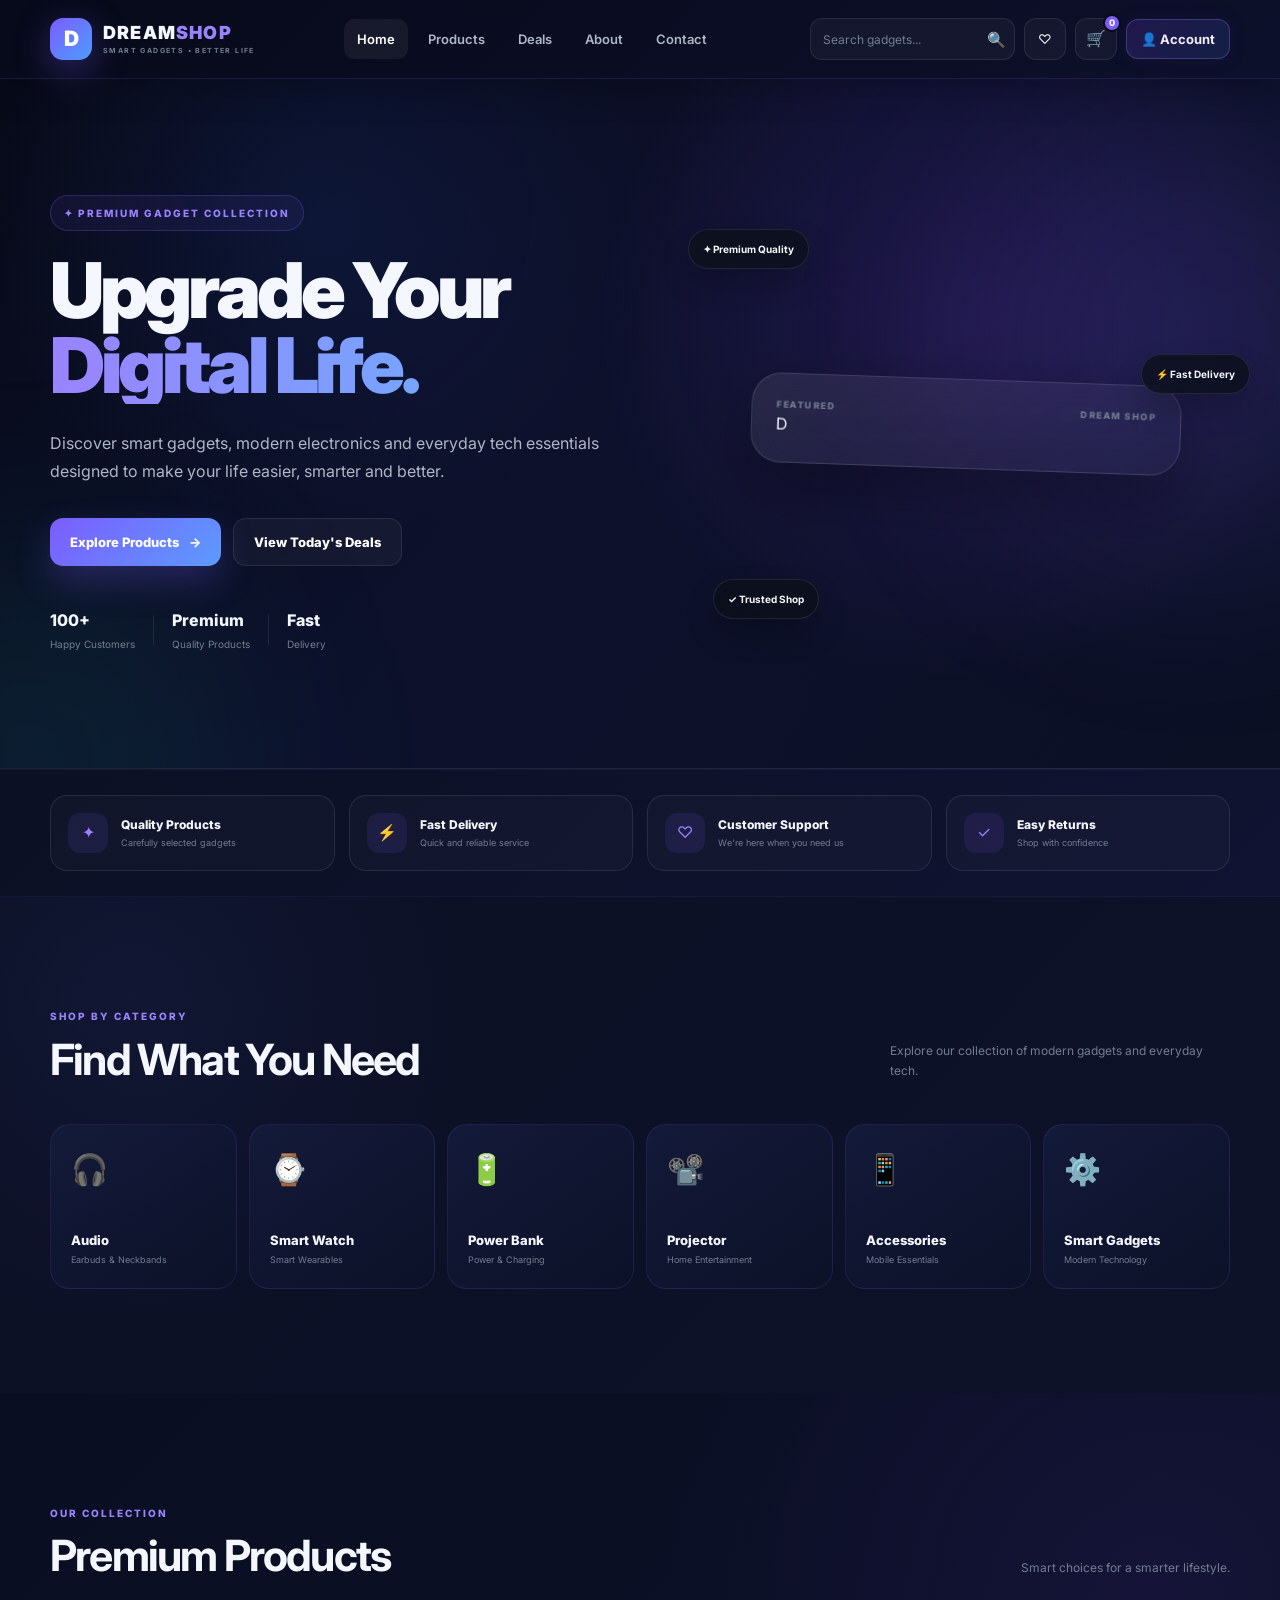
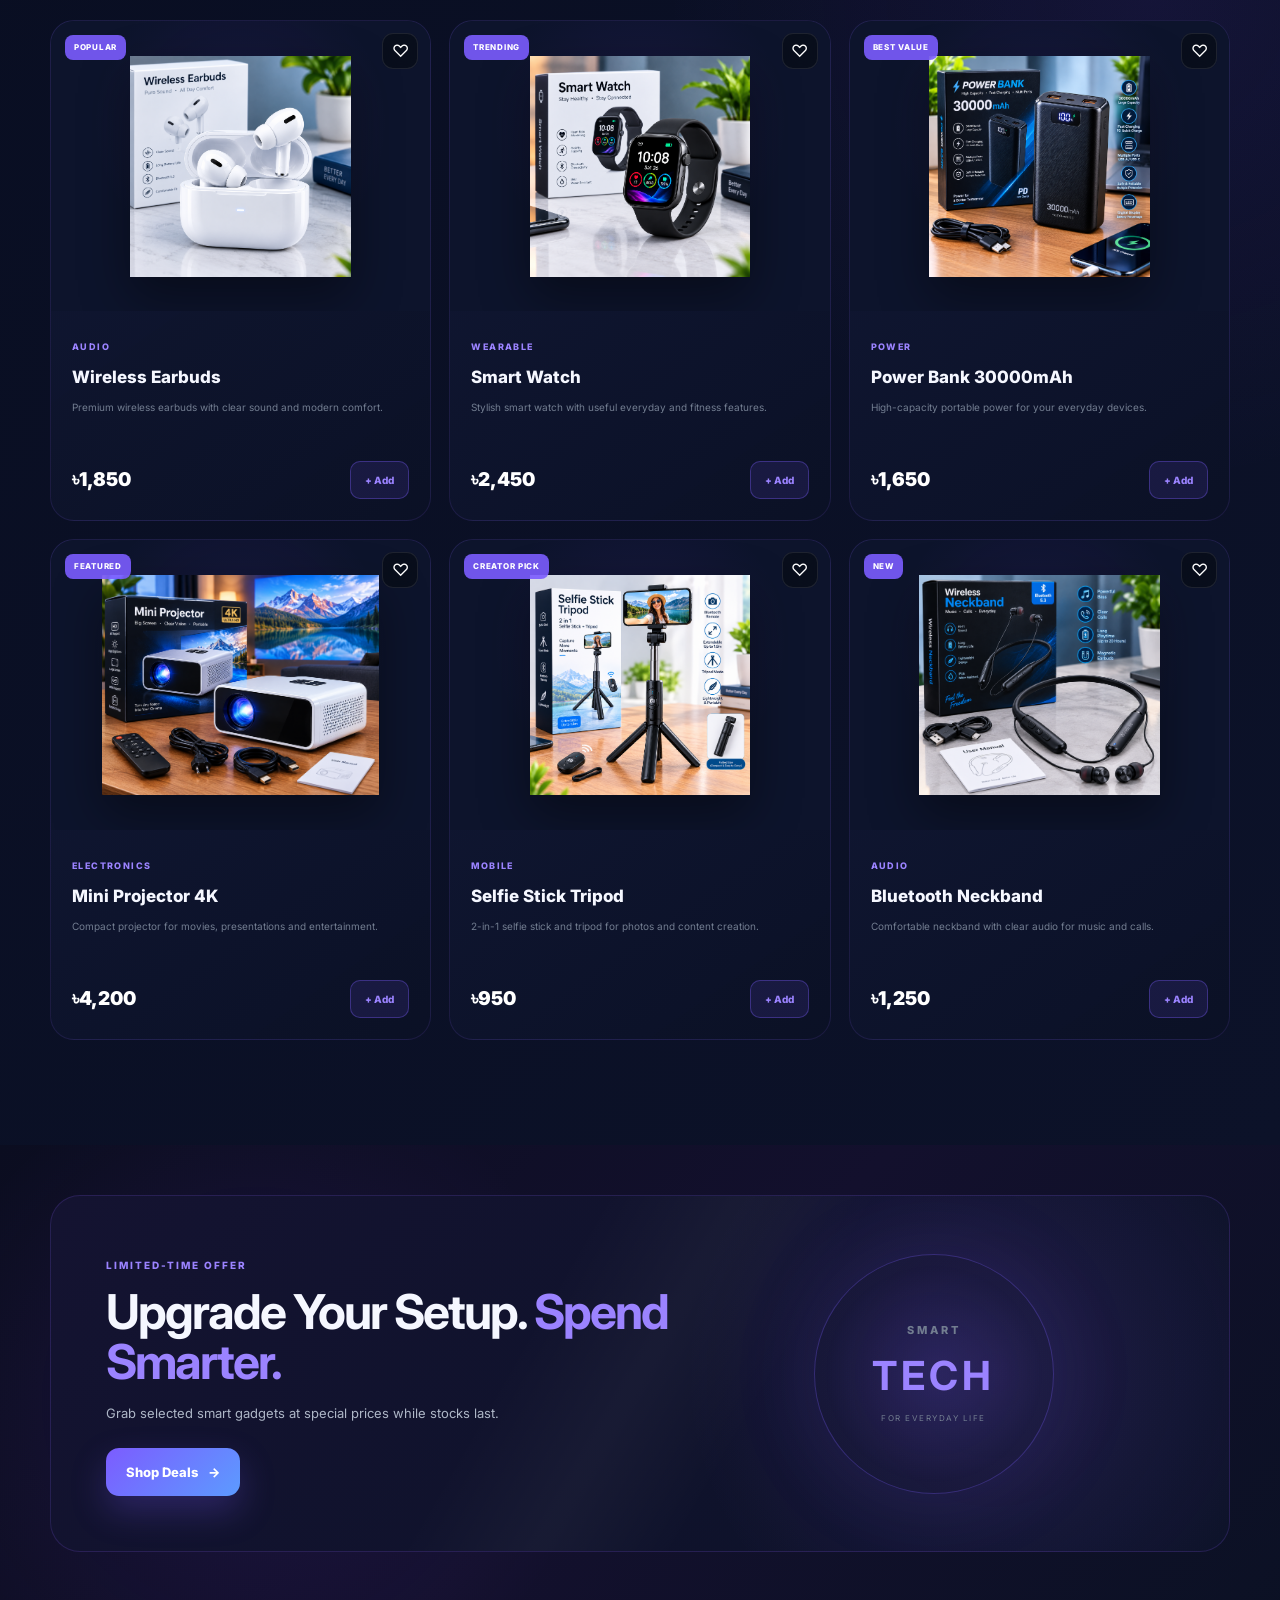
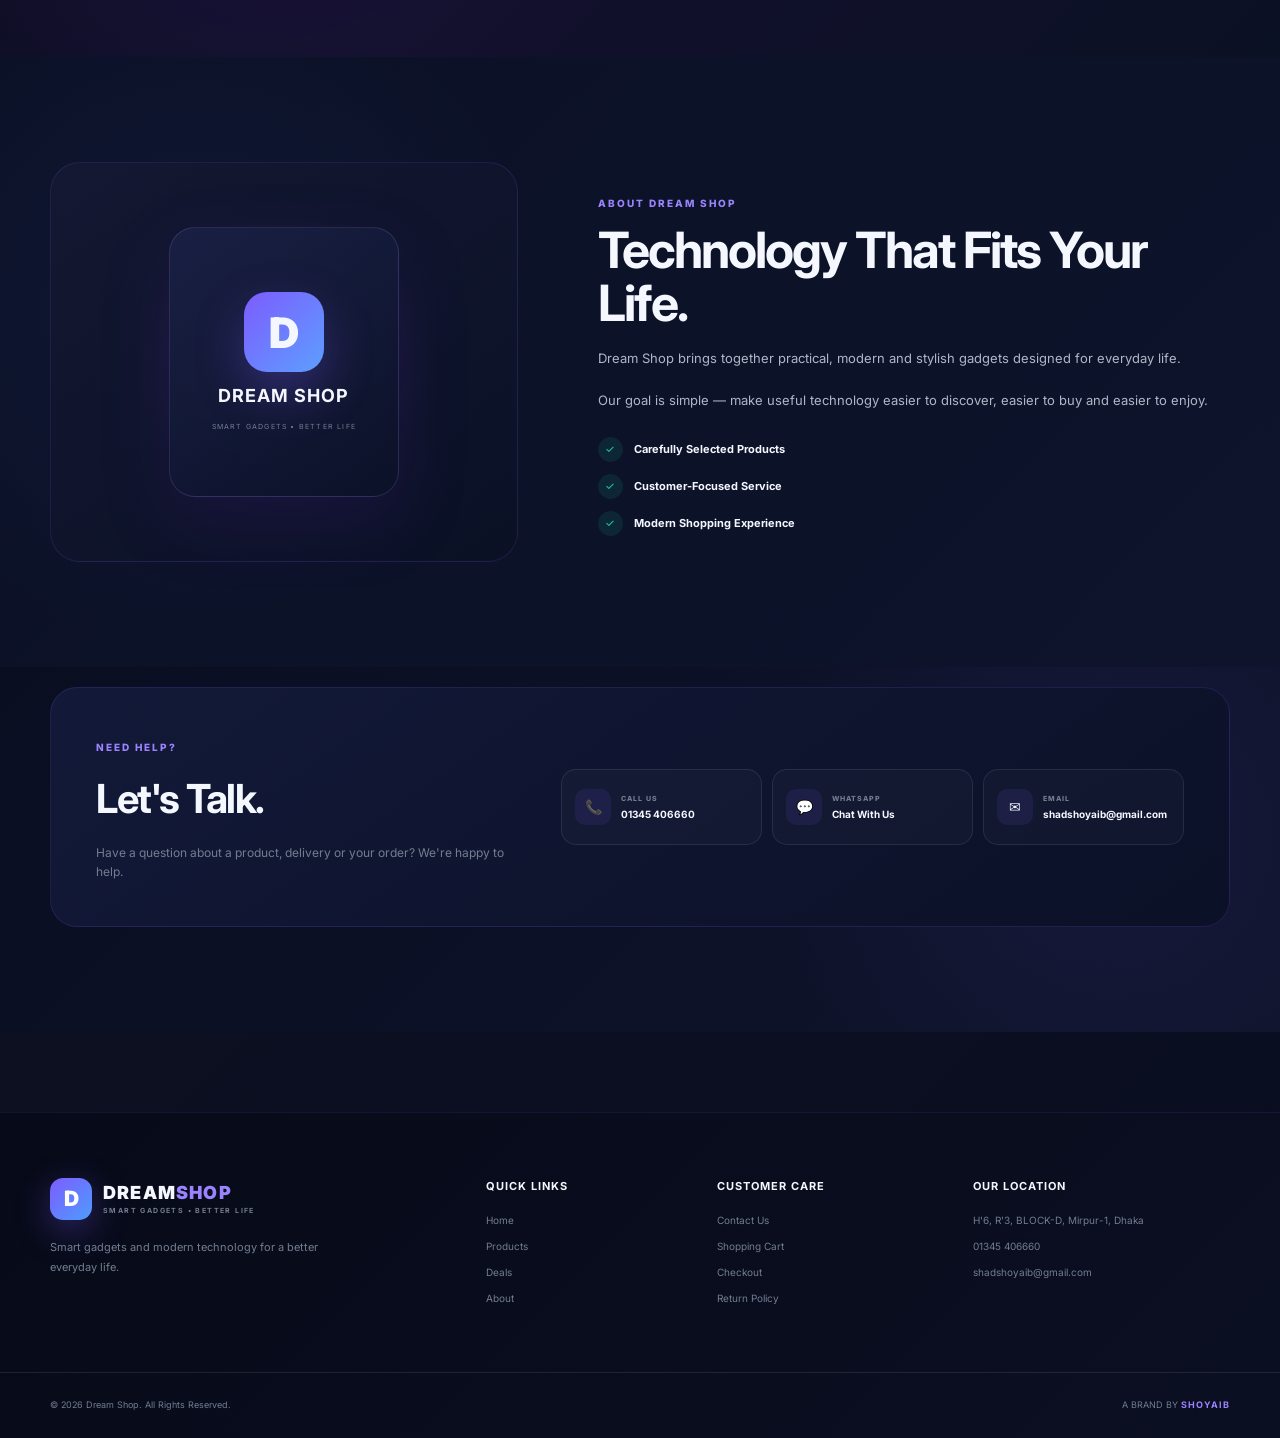
==== commit a54975bf: "Update index.html" ====
--- a/index.html
+++ b/index.html
@@ -22,7 +22,7 @@
 
     <meta
         name="theme-color"
-        content="#0b0f19"
+        content="#090d24"
     >
 
     <title>
@@ -39,7 +39,7 @@
 
     <link
         rel="preconnect"
-        href="https://fonts.gstatic.com"
+        href="https://fonts.googleapis.com"
         crossorigin
     >
 
@@ -55,6 +55,514 @@
         rel="stylesheet"
         href="style.css"
     >
+
+
+    <!-- =====================================================
+         HOME PAGE PREMIUM THEME
+         Midnight Navy + Royal Purple
+         ===================================================== -->
+
+    <style>
+
+        /* =====================================================
+           GLOBAL HOME BACKGROUND
+        ===================================================== */
+
+        body {
+
+            background:
+                radial-gradient(
+                    circle at 8% 8%,
+                    rgba(124, 58, 237, 0.14),
+                    transparent 28%
+                ),
+                radial-gradient(
+                    circle at 92% 18%,
+                    rgba(59, 130, 246, 0.10),
+                    transparent 27%
+                ),
+                linear-gradient(
+                    135deg,
+                    #080b1b 0%,
+                    #0b1027 42%,
+                    #0c1021 70%,
+                    #090d20 100%
+                ) !important;
+
+            color: #f5f7ff;
+        }
+
+
+        /* =====================================================
+           HEADER
+        ===================================================== */
+
+        .site-header {
+
+            background:
+                linear-gradient(
+                    135deg,
+                    rgba(7, 10, 25, 0.97),
+                    rgba(13, 17, 42, 0.95)
+                ) !important;
+
+            border-bottom:
+                1px solid
+                rgba(139, 92, 246, 0.16);
+
+            box-shadow:
+                0 10px 35px
+                rgba(0, 0, 0, 0.20);
+        }
+
+
+        /* =====================================================
+           ACCOUNT BUTTON
+        ===================================================== */
+
+        .account-button {
+
+            display: inline-flex;
+
+            align-items: center;
+
+            justify-content: center;
+
+            gap: 7px;
+
+            min-height: 40px;
+
+            padding: 9px 14px;
+
+            border-radius: 12px;
+
+            text-decoration: none;
+
+            color: #f3efff !important;
+
+            background:
+                linear-gradient(
+                    135deg,
+                    rgba(124, 58, 237, 0.20),
+                    rgba(59, 130, 246, 0.14)
+                );
+
+            border:
+                1px solid
+                rgba(167, 139, 250, 0.28);
+
+            box-shadow:
+                0 0 22px
+                rgba(124, 58, 237, 0.07);
+
+            font-size: 13px;
+
+            font-weight: 700;
+
+            white-space: nowrap;
+
+            transition:
+                transform 0.25s ease,
+                border-color 0.25s ease,
+                background 0.25s ease,
+                box-shadow 0.25s ease;
+        }
+
+
+        .account-button:hover {
+
+            transform:
+                translateY(-2px);
+
+            color: #ffffff !important;
+
+            border-color:
+                rgba(167, 139, 250, 0.70);
+
+            background:
+                linear-gradient(
+                    135deg,
+                    rgba(124, 58, 237, 0.32),
+                    rgba(59, 130, 246, 0.22)
+                );
+
+            box-shadow:
+                0 0 28px
+                rgba(139, 92, 246, 0.18);
+        }
+
+
+        /* =====================================================
+           HERO — MIDNIGHT NAVY + PURPLE
+        ===================================================== */
+
+        .hero-section {
+
+            background:
+                radial-gradient(
+                    circle at 75% 35%,
+                    rgba(124, 58, 237, 0.16),
+                    transparent 34%
+                ),
+                radial-gradient(
+                    circle at 25% 20%,
+                    rgba(37, 99, 235, 0.10),
+                    transparent 30%
+                ),
+                linear-gradient(
+                    135deg,
+                    #070a18 0%,
+                    #0a0f27 48%,
+                    #0b1024 100%
+                ) !important;
+
+            position: relative;
+
+            overflow: hidden;
+        }
+
+
+        .hero-section::before {
+
+            content: "";
+
+            position: absolute;
+
+            inset: 0;
+
+            pointer-events: none;
+
+            background:
+                linear-gradient(
+                    120deg,
+                    transparent 0%,
+                    rgba(139, 92, 246, 0.025) 48%,
+                    transparent 100%
+                );
+        }
+
+
+        /* =====================================================
+           FEATURE STRIP
+        ===================================================== */
+
+        .feature-strip {
+
+            background:
+                linear-gradient(
+                    135deg,
+                    #0b1024,
+                    #101331
+                ) !important;
+
+            border-top:
+                1px solid
+                rgba(139, 92, 246, 0.08);
+
+            border-bottom:
+                1px solid
+                rgba(139, 92, 246, 0.08);
+        }
+
+
+        /* =====================================================
+           CATEGORIES
+        ===================================================== */
+
+        .categories-section {
+
+            background:
+                radial-gradient(
+                    circle at 10% 20%,
+                    rgba(99, 102, 241, 0.07),
+                    transparent 28%
+                ),
+                linear-gradient(
+                    135deg,
+                    #0b1024,
+                    #0d1229
+                ) !important;
+        }
+
+
+        .category-card {
+
+            background:
+                linear-gradient(
+                    145deg,
+                    rgba(20, 27, 58, 0.95),
+                    rgba(12, 18, 40, 0.96)
+                ) !important;
+
+            border:
+                1px solid
+                rgba(139, 92, 246, 0.14);
+        }
+
+
+        .category-card:hover {
+
+            border-color:
+                rgba(167, 139, 250, 0.42);
+
+            box-shadow:
+                0 16px 40px
+                rgba(91, 33, 182, 0.15);
+        }
+
+
+        /* =====================================================
+           PRODUCTS
+        ===================================================== */
+
+        .products-section {
+
+            background:
+                radial-gradient(
+                    circle at 90% 15%,
+                    rgba(124, 58, 237, 0.09),
+                    transparent 30%
+                ),
+                linear-gradient(
+                    135deg,
+                    #090e22,
+                    #0c1229
+                ) !important;
+        }
+
+
+        .product-card {
+
+            background:
+                linear-gradient(
+                    145deg,
+                    rgba(18, 25, 54, 0.97),
+                    rgba(11, 17, 38, 0.98)
+                ) !important;
+
+            border:
+                1px solid
+                rgba(139, 92, 246, 0.13);
+        }
+
+
+        .product-card:hover {
+
+            border-color:
+                rgba(167, 139, 250, 0.38);
+
+            box-shadow:
+                0 22px 55px
+                rgba(76, 29, 149, 0.16);
+        }
+
+
+        .product-image {
+
+            background:
+                radial-gradient(
+                    circle at 50% 35%,
+                    rgba(124, 58, 237, 0.10),
+                    transparent 55%
+                ),
+                #0d142c !important;
+        }
+
+
+        /* =====================================================
+           DEALS
+        ===================================================== */
+
+        .deals-section {
+
+            background:
+                radial-gradient(
+                    circle at 20% 50%,
+                    rgba(124, 58, 237, 0.10),
+                    transparent 32%
+                ),
+                linear-gradient(
+                    135deg,
+                    #0b0d20,
+                    #13102d,
+                    #0b1124
+                ) !important;
+        }
+
+
+        .deal-banner {
+
+            background:
+                radial-gradient(
+                    circle at 80% 50%,
+                    rgba(139, 92, 246, 0.15),
+                    transparent 32%
+                ),
+                linear-gradient(
+                    135deg,
+                    #141331,
+                    #0c1228
+                ) !important;
+
+            border:
+                1px solid
+                rgba(139, 92, 246, 0.18);
+        }
+
+
+        /* =====================================================
+           ABOUT
+        ===================================================== */
+
+        .about-section {
+
+            background:
+                radial-gradient(
+                    circle at 15% 40%,
+                    rgba(59, 130, 246, 0.07),
+                    transparent 30%
+                ),
+                linear-gradient(
+                    135deg,
+                    #0b1025,
+                    #0d142b
+                ) !important;
+        }
+
+
+        .about-visual {
+
+            background:
+                radial-gradient(
+                    circle at center,
+                    rgba(124, 58, 237, 0.15),
+                    transparent 48%
+                ),
+                linear-gradient(
+                    145deg,
+                    #141832,
+                    #0a1125
+                ) !important;
+
+            border:
+                1px solid
+                rgba(139, 92, 246, 0.15);
+        }
+
+
+        .about-card {
+
+            background:
+                linear-gradient(
+                    145deg,
+                    rgba(26, 32, 69, 0.95),
+                    rgba(12, 18, 40, 0.96)
+                ) !important;
+
+            border:
+                1px solid
+                rgba(167, 139, 250, 0.18);
+
+            box-shadow:
+                0 25px 70px
+                rgba(76, 29, 149, 0.18);
+        }
+
+
+        /* =====================================================
+           CONTACT
+        ===================================================== */
+
+        .contact-section {
+
+            background:
+                radial-gradient(
+                    circle at 85% 40%,
+                    rgba(99, 102, 241, 0.09),
+                    transparent 30%
+                ),
+                linear-gradient(
+                    135deg,
+                    #090e21,
+                    #10142d
+                ) !important;
+        }
+
+
+        .contact-box {
+
+            background:
+                linear-gradient(
+                    145deg,
+                    rgba(19, 26, 57, 0.97),
+                    rgba(11, 17, 38, 0.98)
+                ) !important;
+
+            border:
+                1px solid
+                rgba(139, 92, 246, 0.17);
+        }
+
+
+        /* =====================================================
+           FOOTER
+        ===================================================== */
+
+        .site-footer {
+
+            background:
+                linear-gradient(
+                    135deg,
+                    #070a18,
+                    #0b0f22
+                ) !important;
+
+            border-top:
+                1px solid
+                rgba(139, 92, 246, 0.10);
+        }
+
+
+        /* =====================================================
+           MOBILE ACCOUNT
+        ===================================================== */
+
+        @media (max-width: 700px) {
+
+            .account-button {
+
+                min-height: 38px;
+
+                padding:
+                    8px 10px;
+
+                font-size: 12px;
+            }
+
+        }
+
+
+        @media (max-width: 520px) {
+
+            .account-button {
+
+                padding:
+                    8px 9px;
+
+                font-size: 0;
+            }
+
+
+            .account-button::before {
+
+                content: "👤";
+
+                font-size: 16px;
+            }
+
+        }
+
+    </style>
 
 </head>
 
@@ -187,6 +695,17 @@
                     0
                 </span>
 
+            </a>
+
+
+            <!-- Account -->
+
+            <a
+                href="login.html"
+                class="account-button"
+                aria-label="My Account"
+            >
+                👤 Account
             </a>
 
 
@@ -328,7 +847,10 @@
 
 
 
-        <!-- Hero Visual -->
+        <!-- =================================================
+             HERO VISUAL
+             PREMIUM 3D HOLOGRAPHIC TECH CORE
+             ================================================= -->
 
         <div class="hero-visual">
 
@@ -348,37 +870,50 @@
                 </div>
 
 
-                <div class="hero-product-orb">
-
-                    <div class="orb-ring"></div>
-
-                    <img
-                        src="images/earbuds.png"
-                        alt="Premium Wireless Earbuds"
-                    >
+                <!-- Premium Holographic Tech Core -->
+
+                <div class="hero-hologram">
+
+                    <div class="holo-glow"></div>
+
+
+                    <div class="holo-orbit orbit-one"></div>
+
+                    <div class="holo-orbit orbit-two"></div>
+
+                    <div class="holo-orbit orbit-three"></div>
+
+
+                    <div class="holo-core">
+
+                        <div class="core-inner">
+                            <span>D</span>
+                        </div>
+
+                        <div class="core-ring ring-a"></div>
+
+                        <div class="core-ring ring-b"></div>
+
+                    </div>
+
+
+                    <div class="holo-particle hp-one"></div>
+
+                    <div class="holo-particle hp-two"></div>
+
+                    <div class="holo-particle hp-three"></div>
+
+                    <div class="holo-particle hp-four"></div>
+
+                    <div class="holo-particle hp-five"></div>
+
+                    <div class="holo-particle hp-six"></div>
+
+
+                    <div class="holo-scan"></div>
 
                 </div>
 
-
-                <div class="hero-card-bottom">
-
-                    <div>
-
-                        <small>
-                            PREMIUM PICK
-                        </small>
-
-                        <h3>
-                            Wireless Earbuds
-                        </h3>
-
-                    </div>
-
-                    <span class="hero-price">
-                        ৳1,850
-                    </span>
-
-                </div>
 
             </div>
 
